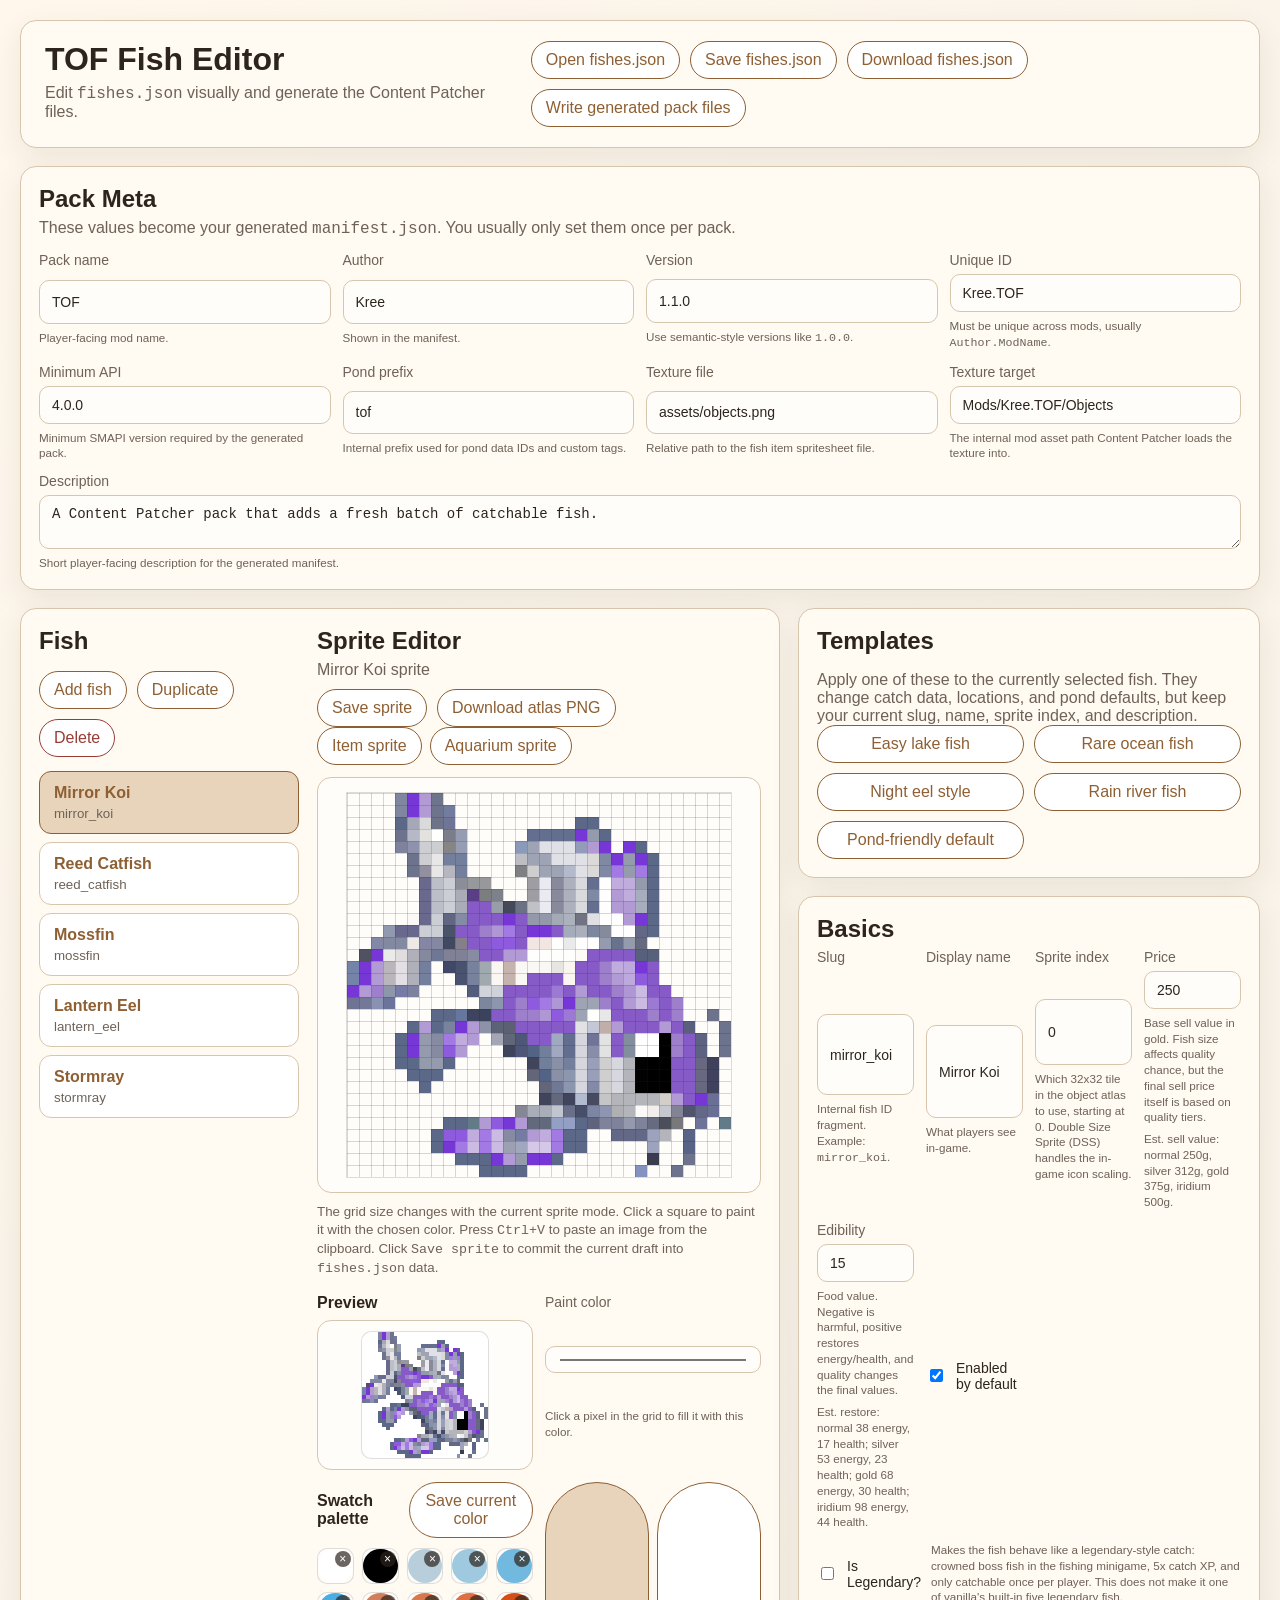
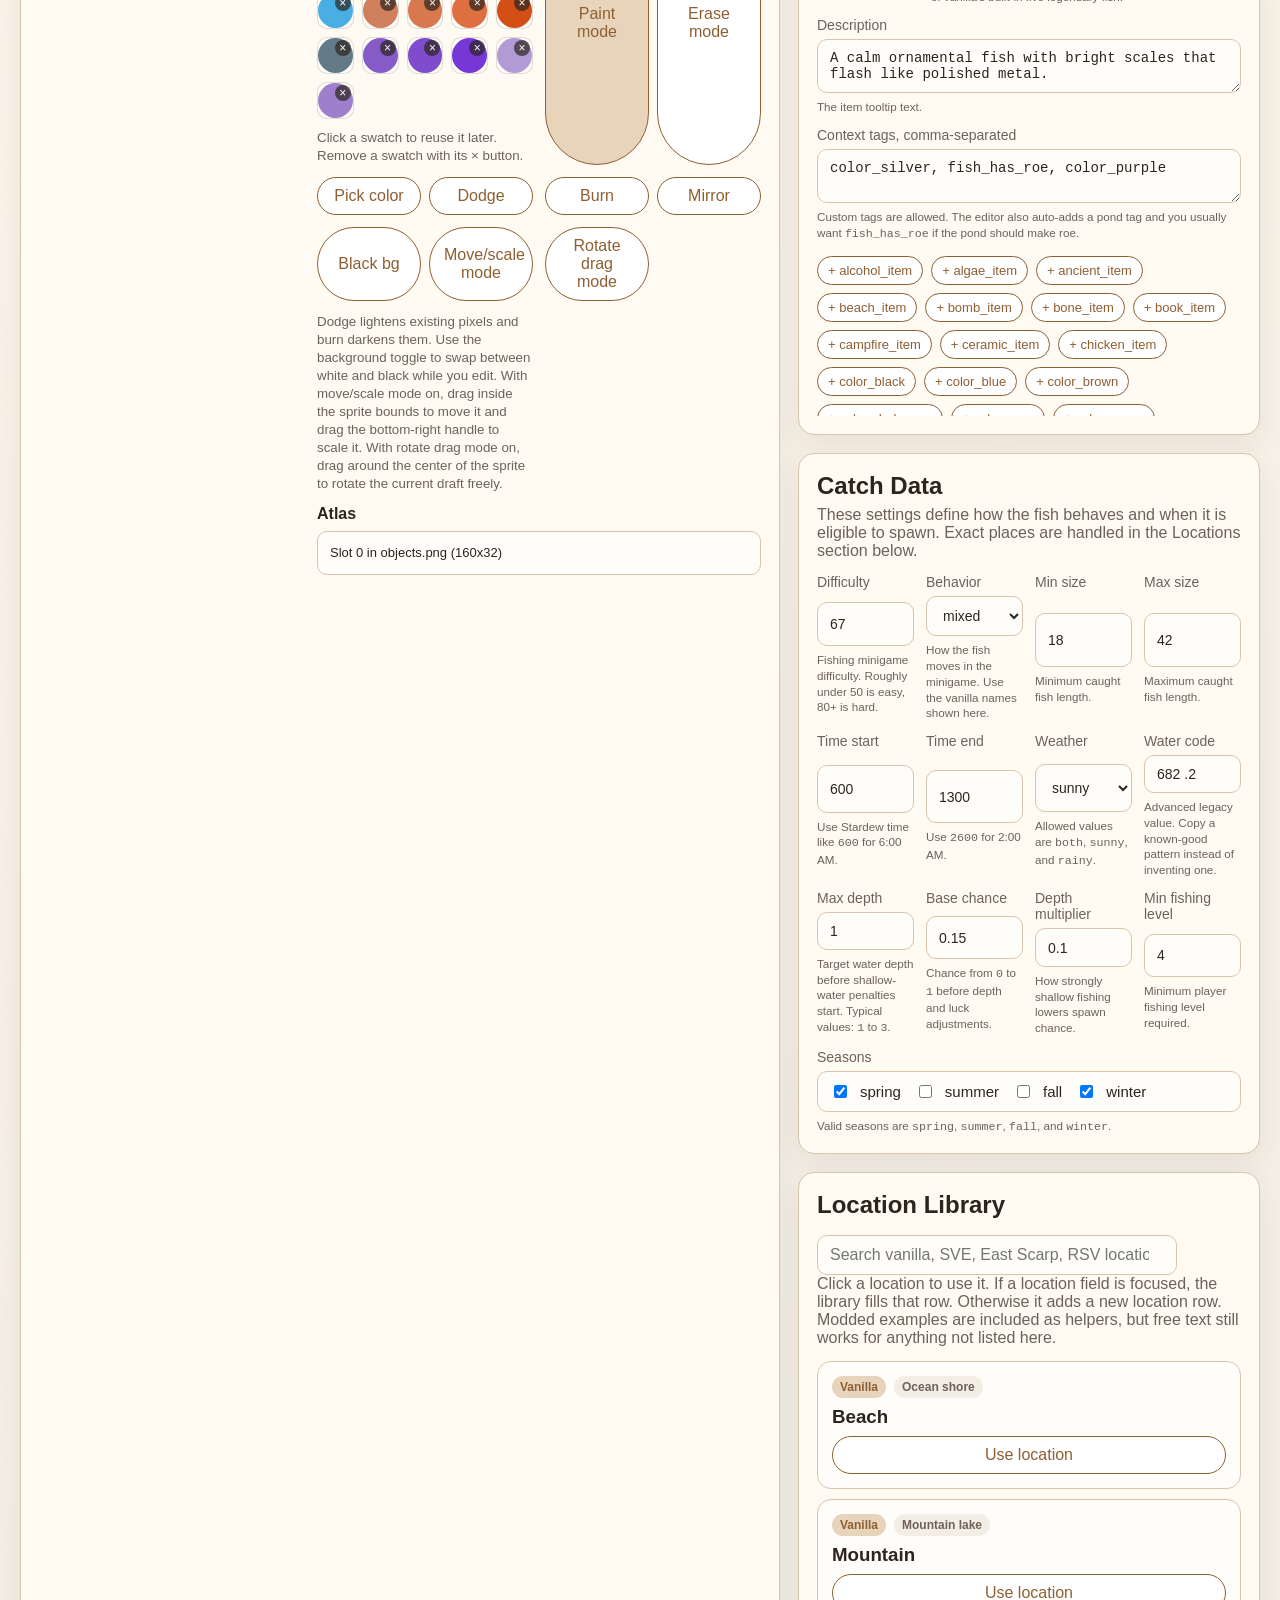
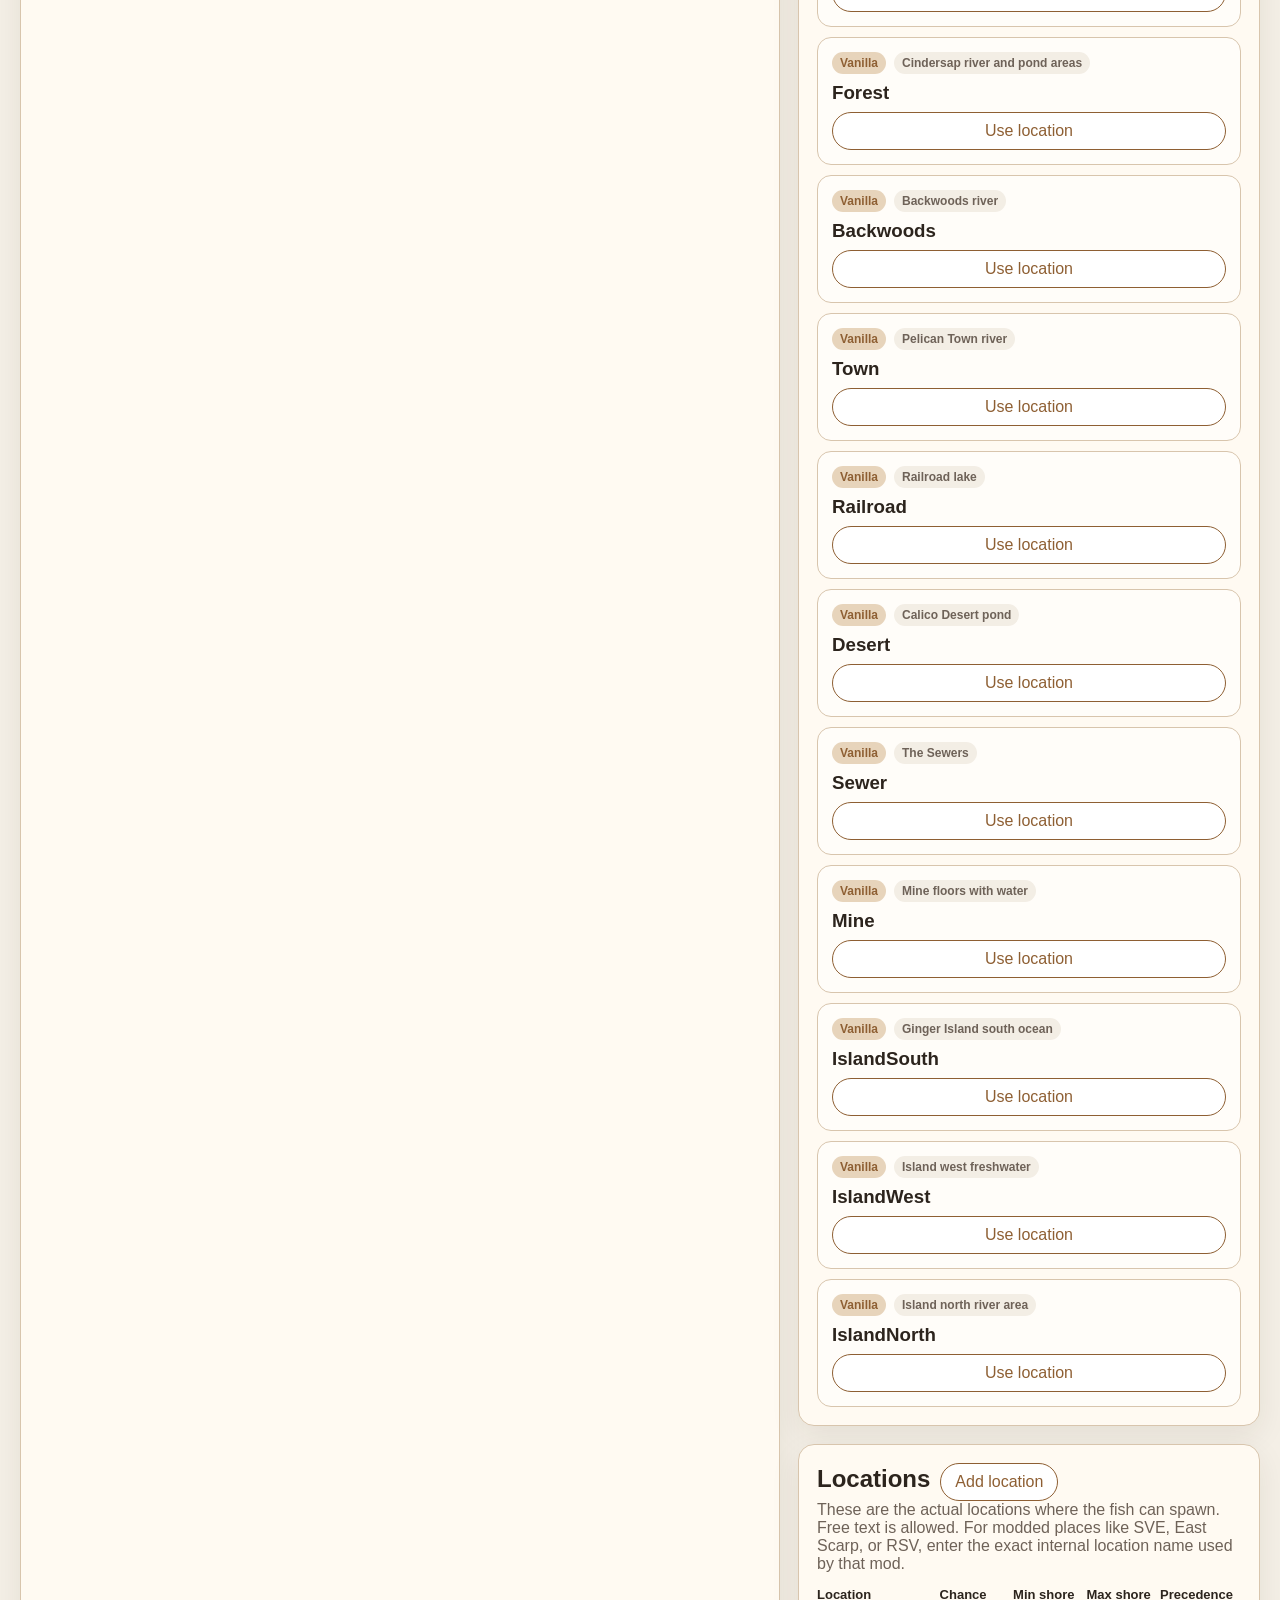
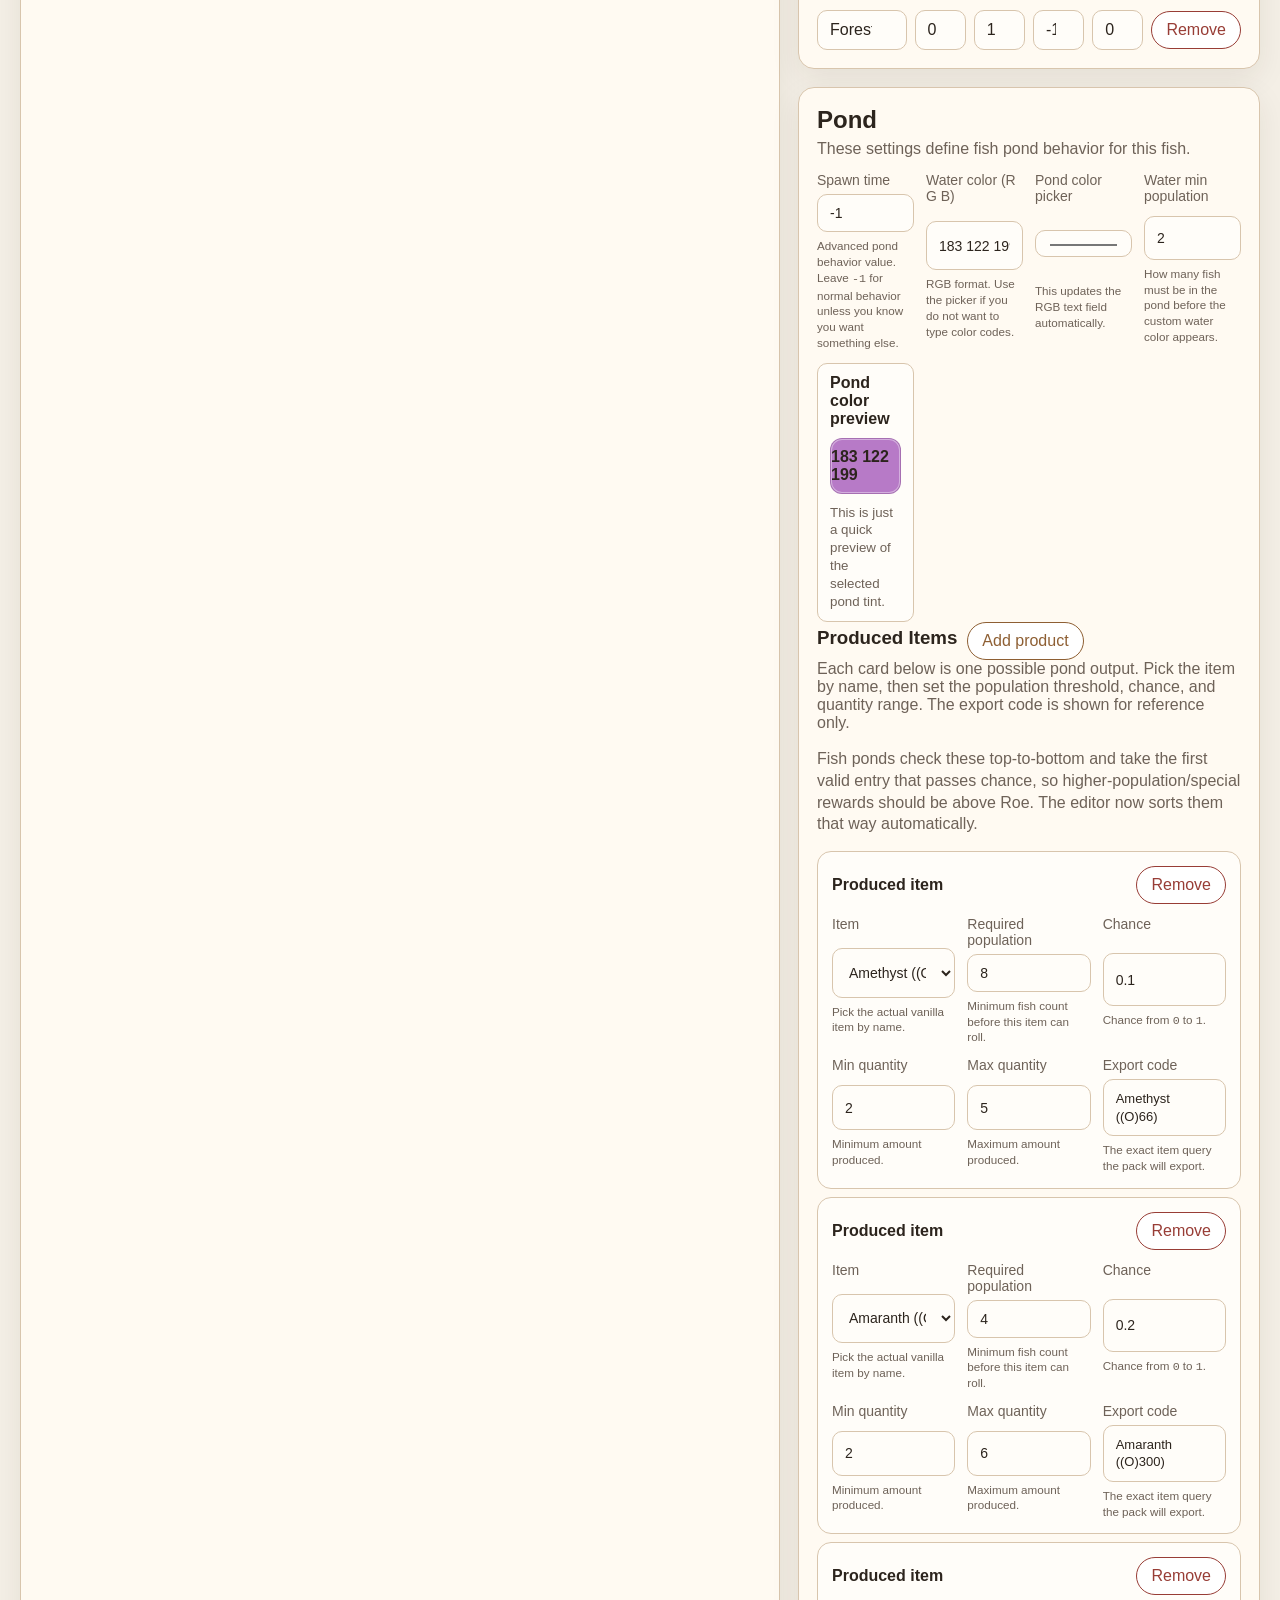
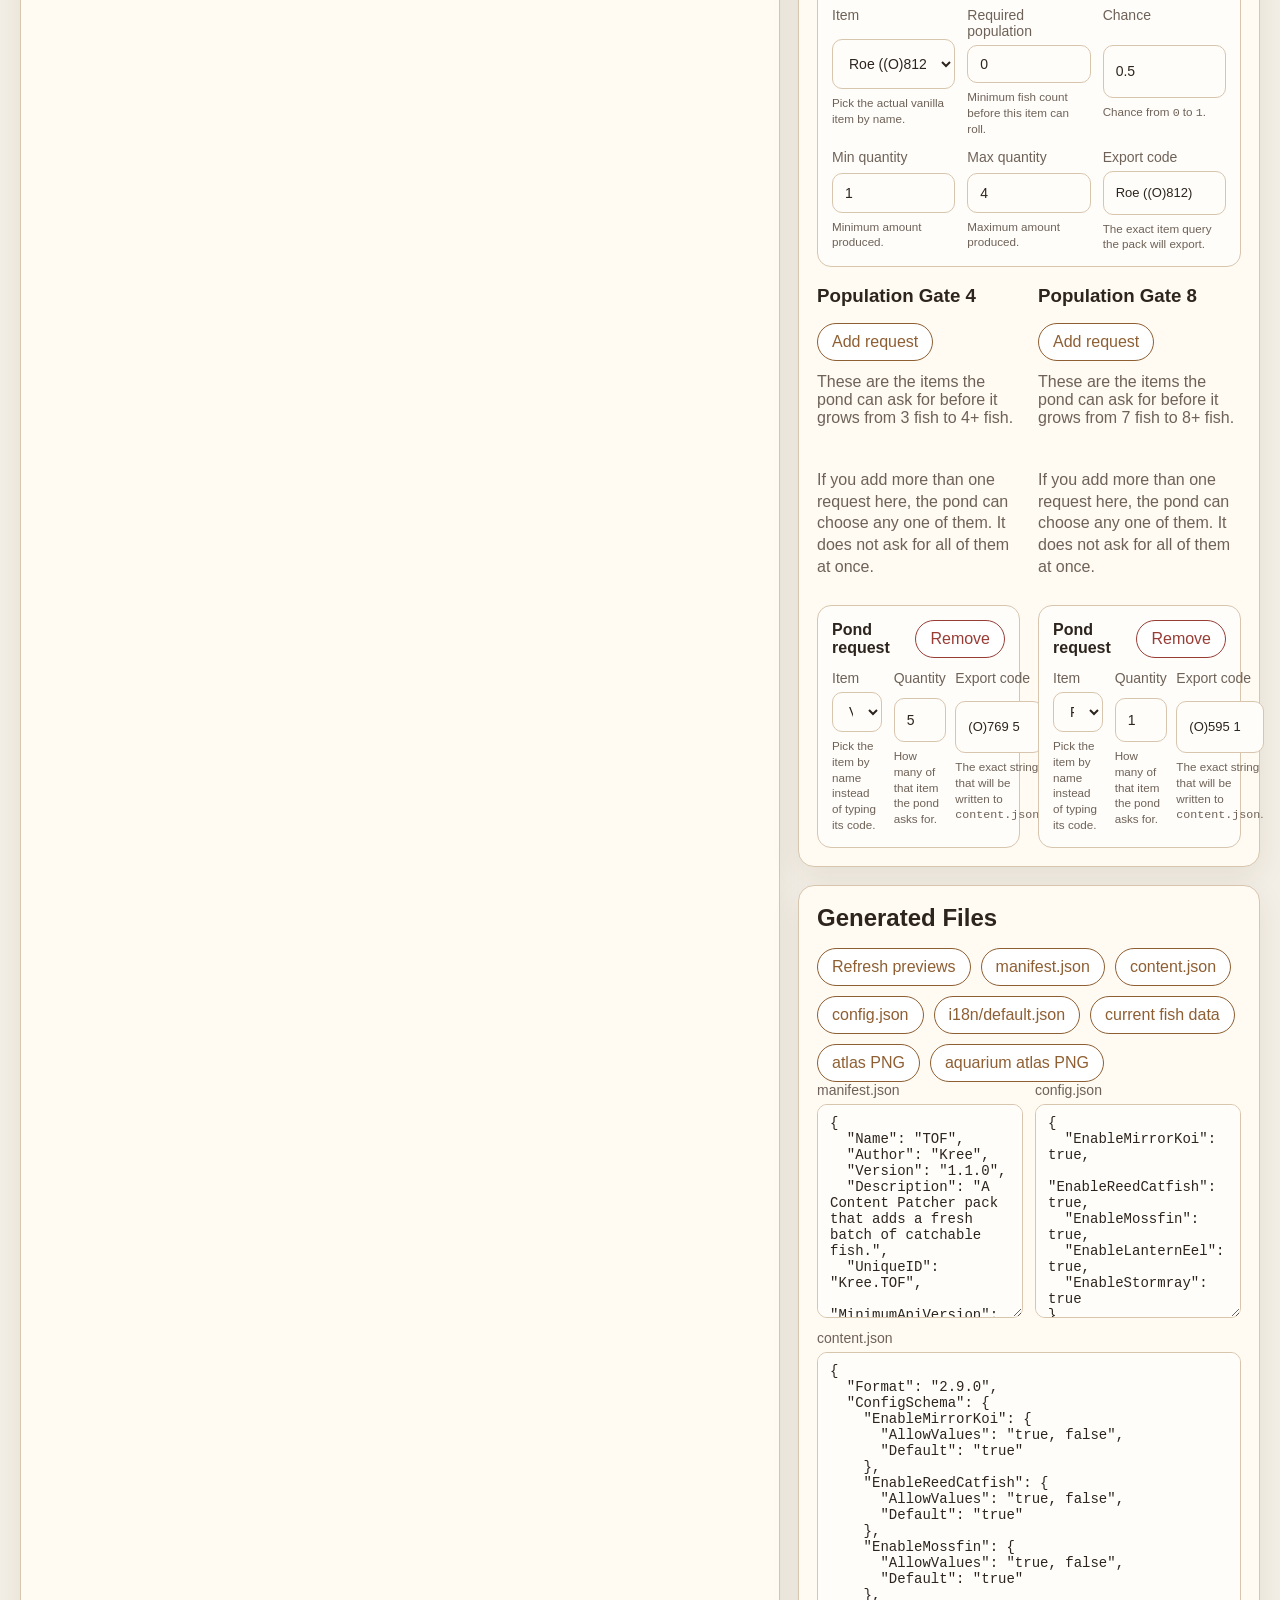
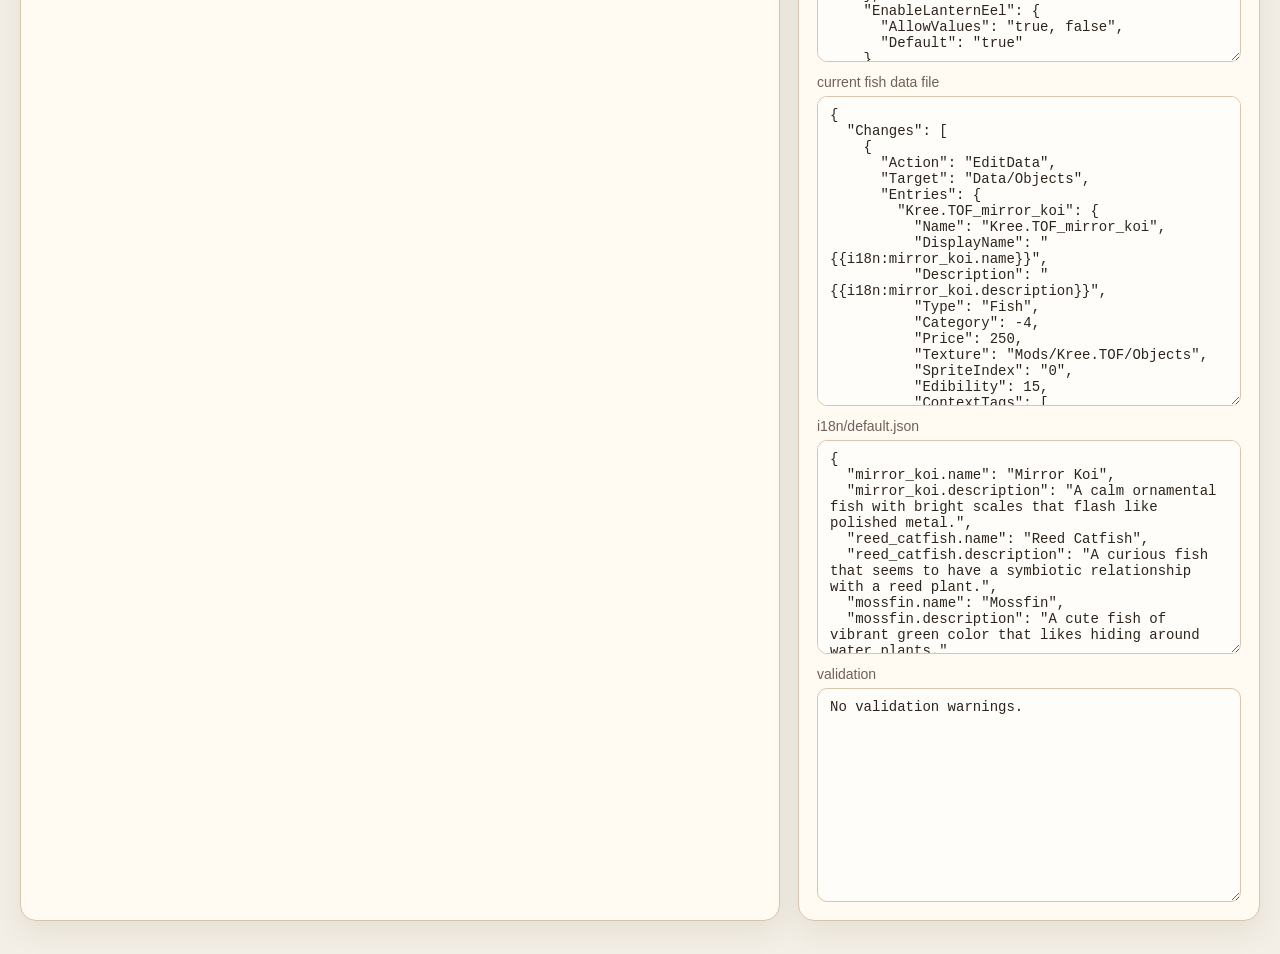
==== index.html @ 15430d09 "Add GitHub Pages fish editor" ====
<!DOCTYPE html>
<html lang="en">
<head>
  <meta charset="utf-8">
  <meta name="viewport" content="width=device-width, initial-scale=1">
  <title>TOF Fish Editor</title>
  <link rel="stylesheet" href="styles.css">
</head>
<body>
  <div class="shell">
    <header class="topbar">
      <div>
        <h1>TOF Fish Editor</h1>
        <p>Edit <code>fishes.json</code> visually and generate the Content Patcher files.</p>
      </div>
      <div class="toolbar">
        <button id="open-source">Open fishes.json</button>
        <button id="save-source">Save fishes.json</button>
        <button id="download-source">Download fishes.json</button>
        <button id="write-pack">Write generated pack files</button>
      </div>
    </header>

    <section class="meta card">
      <h2>Pack Meta</h2>
      <p class="section-copy">These values become your generated <code>manifest.json</code>. You usually only set them once per pack.</p>
      <div class="grid meta-grid">
        <label>Pack name<input id="packName" type="text"><small class="hint">Player-facing mod name.</small></label>
        <label>Author<input id="author" type="text"><small class="hint">Shown in the manifest.</small></label>
        <label>Version<input id="version" type="text"><small class="hint">Use semantic-style versions like <code>1.0.0</code>.</small></label>
        <label>Unique ID<input id="uniqueId" type="text"><small class="hint">Must be unique across mods, usually <code>Author.ModName</code>.</small></label>
        <label>Minimum API<input id="minimumApiVersion" type="text"><small class="hint">Minimum SMAPI version required by the generated pack.</small></label>
        <label>Pond prefix<input id="pondPrefix" type="text"><small class="hint">Internal prefix used for pond data IDs and custom tags.</small></label>
        <label>Texture file<input id="objectsTextureFile" type="text"><small class="hint">Relative path to the fish item spritesheet file.</small></label>
        <label>Texture target<input id="objectsTextureTarget" type="text"><small class="hint">The internal mod asset path Content Patcher loads the texture into.</small></label>
        <label class="wide">Description<textarea id="description" rows="2"></textarea><small class="hint">Short player-facing description for the generated manifest.</small></label>
      </div>
    </section>

    <div class="main">
      <aside class="sidebar card">
        <div class="sidebar-layout">
          <section class="sidebar-column">
            <div class="sidebar-head">
              <h2>Fish</h2>
              <div class="stack">
                <button id="add-fish">Add fish</button>
                <button id="duplicate-fish">Duplicate</button>
                <button id="delete-fish" class="danger">Delete</button>
              </div>
            </div>
            <div id="fish-list" class="fish-list"></div>
          </section>

          <section class="sprite-panel">
            <div class="section-head">
              <div>
                <h2>Sprite Editor</h2>
                <p id="spriteEditorLabel" class="section-copy">Draw the selected fish sprite here.</p>
              </div>
              <div class="stack">
                <button id="save-sprite">Save sprite</button>
                <button id="download-atlas">Download atlas PNG</button>
              </div>
            </div>
              <div class="sprite-mode-row">
                <button id="spriteEditItem" class="active" type="button">Item sprite</button>
                <button id="spriteEditAquarium" type="button">Aquarium sprite</button>
              </div>
              <div class="sprite-layout">
                <div class="sprite-stage">
                  <div class="sprite-frame">
                    <div id="spriteEditorGrid" class="sprite-grid" aria-label="Fish sprite editor" tabindex="0">
                      <canvas id="spriteEditorCanvas" width="384" height="384" aria-label="Fish sprite editor canvas"></canvas>
                    </div>
                  </div>
                  <small class="hint">The grid size changes with the current sprite mode. Click a square to paint it with the chosen color. Press <code>Ctrl+V</code> to paste an image from the clipboard. Click <code>Save sprite</code> to commit the current draft into <code>fishes.json</code> data.</small>
                </div>
                <div class="sprite-tools">
                  <div class="sprite-preview-card">
                    <strong>Preview</strong>
                    <div class="sprite-preview-frame">
                      <canvas id="spritePreviewCanvas" width="32" height="32" aria-label="Fish sprite preview"></canvas>
                    </div>
                  </div>
                  <label>Paint color
                    <input id="spriteColor" type="color" value="#6f92b8">
                    <small class="hint">Click a pixel in the grid to fill it with this color.</small>
                  </label>
                  <div class="sprite-palette-card">
                    <div class="product-card-head">
                      <strong>Swatch palette</strong>
                      <button id="save-swatch" type="button">Save current color</button>
                    </div>
                    <div id="spritePalette" class="sprite-palette"></div>
                    <small class="hint">Click a swatch to reuse it later. Remove a swatch with its × button.</small>
                  </div>
                  <div class="sprite-tool-row simple">
                    <button id="spritePaintTool" class="active" type="button">Paint mode</button>
                    <button id="spriteEraseTool" type="button">Erase mode</button>
                  </div>
                  <div class="sprite-tool-row simple">
                    <button id="spritePickColorTool" type="button">Pick color</button>
                    <button id="spriteDodgeTool" type="button">Dodge</button>
                  </div>
                  <div class="sprite-tool-row simple">
                    <button id="spriteBurnTool" type="button">Burn</button>
                    <button id="mirrorSprite" type="button">Mirror</button>
                  </div>
                  <div class="sprite-tool-row simple">
                    <button id="spriteBackgroundToggle" type="button">Black bg</button>
                    <button id="spriteTransformMoveScale" type="button">Move/scale mode</button>
                  </div>
                  <div class="sprite-tool-row simple">
                    <button id="spriteTransformRotate" type="button">Rotate drag mode</button>
                  </div>
                  <small class="hint">Dodge lightens existing pixels and burn darkens them. Use the background toggle to swap between white and black while you edit. With move/scale mode on, drag inside the sprite bounds to move it and drag the bottom-right handle to scale it. With rotate drag mode on, drag around the center of the sprite to rotate the current draft freely.</small>
                  <div id="aquariumControls" class="aquarium-controls hidden">
                    <div class="aquarium-card">
                      <div class="section-head compact">
                        <strong>Aquarium setup</strong>
                        <label class="checkbox aquarium-inline-toggle"><input id="aquariumEnabled" type="checkbox"> Enable</label>
                      </div>
                      <div id="aquariumStatus" class="item-name"></div>
                      <label>Aquarium movement type
                        <select id="aquariumType">
                          <option value="fish">fish</option>
                          <option value="eel">eel</option>
                          <option value="float">float</option>
                          <option value="ground">ground</option>
                          <option value="static">static</option>
                          <option value="crawl">crawl</option>
                          <option value="front_crawl">front_crawl</option>
                          <option value="cephalopod">cephalopod</option>
                        </select>
                        <small id="aquariumTypeHint" class="hint">This is the raw aquarium movement type written to <code>Data/AquariumFish</code>.</small>
                      </label>
                    </div>
                    <div class="aquarium-card">
                      <div class="section-head compact">
                        <strong>Aquarium frames</strong>
                        <div class="stack">
                          <button id="addAquariumFrame" type="button">Add frame</button>
                          <button id="duplicateAquariumFrame" type="button">Duplicate frame</button>
                          <button id="removeAquariumFrame" type="button" class="danger">Remove frame</button>
                        </div>
                      </div>
                      <small class="hint">Each frame here is a local frame index like <code>0</code>, <code>1</code>, <code>2</code>. The selected frame is what you are editing on the grid.</small>
                      <div id="aquariumFrameList" class="aquarium-frame-list"></div>
                    </div>
                    <div class="aquarium-card">
                      <div class="section-head compact">
                        <strong>Animation mapping</strong>
                        <button id="autoFillAquariumMapping" type="button">Auto-fill mapping</button>
                      </div>
                      <small id="aquariumFieldGuide" class="hint">These fields are the raw <code>Data/AquariumFish</code> parts after the movement type. Use local frame numbers only. The editor converts them to exported atlas indexes for you.</small>
                      <div class="aquarium-field-grid">
                        <label>Field 3
                          <input id="aquariumField3" type="text" placeholder="0">
                          <small class="hint">Usually a single local frame or short frame set.</small>
                        </label>
                        <label>Field 4
                          <input id="aquariumField4" type="text" placeholder="0 1 1">
                          <small class="hint">Space-separated local frame numbers.</small>
                        </label>
                        <label>Field 5
                          <input id="aquariumField5" type="text" placeholder="2 2 3 3">
                          <small class="hint">Leave blank if this type does not use it.</small>
                        </label>
                        <label>Field 6
                          <input id="aquariumField6" type="text" placeholder="4 5">
                          <small class="hint">Leave blank if this type does not use it.</small>
                        </label>
                      </div>
                    </div>
                    <div class="aquarium-card">
                      <strong>Aquarium export preview</strong>
                      <div id="aquariumEntryPreview" class="item-name"></div>
                      <small class="hint">Aquarium frames are edited as <code>24x24</code> sprites and exported onto <code>24x48</code> aquarium sheet slots indexed through <code>Data/AquariumFish</code>. Older TOF aquarium drafts made at <code>32x32</code> are downscaled on load.</small>
                    </div>
                  </div>
                  <div class="sprite-meta">
                    <strong>Atlas</strong>
                    <div id="spriteAtlasMeta" class="item-name"></div>
                  </div>
                </div>
              </div>
            </section>
        </div>
      </aside>

      <main class="editor">
        <section class="card">
          <div class="section-head">
            <h2>Templates</h2>
            <span class="section-copy">Apply one of these to the currently selected fish. They change catch data, locations, and pond defaults, but keep your current slug, name, sprite index, and description.</span>
          </div>
          <div class="preset-grid">
            <button type="button" class="preset-button" data-preset="easyLake">Easy lake fish</button>
            <button type="button" class="preset-button" data-preset="rareOcean">Rare ocean fish</button>
            <button type="button" class="preset-button" data-preset="nightEel">Night eel style</button>
            <button type="button" class="preset-button" data-preset="rainRiver">Rain river fish</button>
            <button type="button" class="preset-button" data-preset="pondFriendly">Pond-friendly default</button>
          </div>
        </section>

        <section class="card">
          <h2>Basics</h2>
          <div class="grid">
            <label>Slug<input id="slug" type="text"><small class="hint">Internal fish ID fragment. Example: <code>mirror_koi</code>.</small></label>
            <label>Display name<input id="displayName" type="text"><small class="hint">What players see in-game.</small></label>
            <label>Sprite index<input id="spriteIndex" type="number"><small class="hint">Which 32x32 tile in the object atlas to use, starting at 0. Double Size Sprite (DSS) handles the in-game icon scaling.</small></label>
            <label>Price<input id="price" type="number"><small class="hint">Base sell value in gold. Fish size affects quality chance, but the final sell price itself is based on quality tiers.</small><small id="priceEstimate" class="hint">Est. sell value: normal 0g, silver 0g, gold 0g, iridium 0g.</small></label>
            <label>Edibility<input id="edibility" type="number"><small class="hint">Food value. Negative is harmful, positive restores energy/health, and quality changes the final values.</small><small id="edibilityEstimate" class="hint">Est. restore: normal 0 energy, 0 health; silver 0 energy, 0 health; gold 0 energy, 0 health; iridium 0 energy, 0 health.</small></label>
            <label class="checkbox"><input id="enabledByDefault" type="checkbox"> Enabled by default</label>
            <label class="checkbox wide"><input id="isLegendary" type="checkbox"> Is Legendary?<small class="hint">Makes the fish behave like a legendary-style catch: crowned boss fish in the fishing minigame, 5x catch XP, and only catchable once per player. This does not make it one of vanilla's built-in five legendary fish.</small></label>
            <label class="wide">Description<textarea id="fishDescription" rows="2"></textarea><small class="hint">The item tooltip text.</small></label>
            <label class="wide">Context tags, comma-separated<textarea id="contextTags" rows="2"></textarea><small class="hint">Custom tags are allowed. The editor also auto-adds a pond tag and you usually want <code>fish_has_roe</code> if the pond should make roe.</small>
              <div id="contextTagButtons" class="tag-button-row"></div>
            </label>
          </div>
        </section>

        <section class="card">
          <h2>Catch Data</h2>
          <p class="section-copy">These settings define how the fish behaves and when it is eligible to spawn. Exact places are handled in the Locations section below.</p>
          <div class="grid">
            <label>Difficulty<input id="difficulty" type="number"><small class="hint">Fishing minigame difficulty. Roughly under 50 is easy, 80+ is hard.</small></label>
            <label>Behavior
              <select id="behavior">
                <option value="mixed">mixed</option>
                <option value="sinker">sinker</option>
                <option value="smooth">smooth</option>
                <option value="dart">dart</option>
                <option value="floater">floater</option>
              </select>
              <small class="hint">How the fish moves in the minigame. Use the vanilla names shown here.</small>
            </label>
            <label>Min size<input id="minSize" type="number"><small class="hint">Minimum caught fish length.</small></label>
            <label>Max size<input id="maxSize" type="number"><small class="hint">Maximum caught fish length.</small></label>
            <label>Time start<input id="timeStart" type="number" placeholder="600"><small class="hint">Use Stardew time like <code>600</code> for 6:00 AM.</small></label>
            <label>Time end<input id="timeEnd" type="number" placeholder="2600"><small class="hint">Use <code>2600</code> for 2:00 AM.</small></label>
            <label>Weather
              <select id="weather">
                <option value="both">both</option>
                <option value="sunny">sunny</option>
                <option value="rainy">rainy</option>
              </select>
              <small class="hint">Allowed values are <code>both</code>, <code>sunny</code>, and <code>rainy</code>.</small>
            </label>
            <label>Water code<input id="waterCode" type="text"><small class="hint">Advanced legacy value. Copy a known-good pattern instead of inventing one.</small></label>
            <label>Max depth<input id="maxDepth" type="number"><small class="hint">Target water depth before shallow-water penalties start. Typical values: <code>1</code> to <code>3</code>.</small></label>
            <label>Base chance<input id="baseChance" type="number" step="0.01"><small class="hint">Chance from <code>0</code> to <code>1</code> before depth and luck adjustments.</small></label>
            <label>Depth multiplier<input id="depthMultiplier" type="number" step="0.01"><small class="hint">How strongly shallow fishing lowers spawn chance.</small></label>
            <label>Min fishing level<input id="minFishingLevel" type="number"><small class="hint">Minimum player fishing level required.</small></label>
            <label class="wide">Seasons
              <div id="seasonsGroup" class="season-group">
                <label class="checkbox small"><input data-season="spring" type="checkbox"> spring</label>
                <label class="checkbox small"><input data-season="summer" type="checkbox"> summer</label>
                <label class="checkbox small"><input data-season="fall" type="checkbox"> fall</label>
                <label class="checkbox small"><input data-season="winter" type="checkbox"> winter</label>
              </div>
              <small class="hint">Valid seasons are <code>spring</code>, <code>summer</code>, <code>fall</code>, and <code>winter</code>.</small>
            </label>
          </div>
        </section>

        <section class="card">
          <div class="section-head">
            <h2>Location Library</h2>
            <input id="locationLibrarySearch" class="library-search" type="search" placeholder="Search vanilla, SVE, East Scarp, RSV locations">
          </div>
          <p class="section-copy">Click a location to use it. If a location field is focused, the library fills that row. Otherwise it adds a new location row. Modded examples are included as helpers, but free text still works for anything not listed here.</p>
          <div id="locationLibraryList" class="library-list"></div>
        </section>

        <section class="card">
          <div class="section-head">
            <h2>Locations</h2>
            <button id="add-location">Add location</button>
          </div>
          <p class="section-copy">These are the actual locations where the fish can spawn. Free text is allowed. For modded places like SVE, East Scarp, or RSV, enter the exact internal location name used by that mod.</p>
          <div class="table table-header">
            <div class="row location-row header-row">
              <strong>Location</strong>
              <strong>Chance</strong>
              <strong>Min shore</strong>
              <strong>Max shore</strong>
              <strong>Precedence</strong>
              <strong></strong>
            </div>
          </div>
          <div id="locations-table" class="table"></div>
        </section>

        <section class="card">
          <h2>Pond</h2>
          <p class="section-copy">These settings define fish pond behavior for this fish.</p>
          <div class="grid">
            <label>Spawn time<input id="pondSpawnTime" type="number"><small class="hint">Advanced pond behavior value. Leave <code>-1</code> for normal behavior unless you know you want something else.</small></label>
            <label>Water color (R G B)<input id="pondWaterColor" type="text" placeholder="200 225 235" oninput="const parts=this.value.trim().split(/[,\s]+/).map(v=>Math.max(0,Math.min(255,parseInt(v||'0',10)||0))); const rgb=(parts.length>=3?[parts[0],parts[1],parts[2]]:[200,225,235]).join(' '); const hex='#'+(parts.length>=3?[parts[0],parts[1],parts[2]]:[200,225,235]).map(v=>v.toString(16).padStart(2,'0')).join(''); const picker=document.getElementById('pondWaterColorPicker'); const preview=document.getElementById('pondWaterColorPreview'); this.value=rgb; if(picker) picker.value=hex; if(preview){preview.style.background=hex; preview.style.backgroundColor=hex; preview.textContent=rgb;} window.tofSetPondColor&&window.tofSetPondColor(rgb,hex);" onchange="const parts=this.value.trim().split(/[,\s]+/).map(v=>Math.max(0,Math.min(255,parseInt(v||'0',10)||0))); const rgb=(parts.length>=3?[parts[0],parts[1],parts[2]]:[200,225,235]).join(' '); const hex='#'+(parts.length>=3?[parts[0],parts[1],parts[2]]:[200,225,235]).map(v=>v.toString(16).padStart(2,'0')).join(''); const picker=document.getElementById('pondWaterColorPicker'); const preview=document.getElementById('pondWaterColorPreview'); this.value=rgb; if(picker) picker.value=hex; if(preview){preview.style.background=hex; preview.style.backgroundColor=hex; preview.textContent=rgb;} window.tofSetPondColor&&window.tofSetPondColor(rgb,hex);"><small class="hint">RGB format. Use the picker if you do not want to type color codes.</small></label>
            <label>Pond color picker<input id="pondWaterColorPicker" type="color" oninput="const hex=this.value.replace('#',''); const rgb=[parseInt(hex.slice(0,2),16)||0,parseInt(hex.slice(2,4),16)||0,parseInt(hex.slice(4,6),16)||0].join(' '); const field=document.getElementById('pondWaterColor'); const preview=document.getElementById('pondWaterColorPreview'); if(field) field.value=rgb; if(preview){preview.style.background=this.value; preview.style.backgroundColor=this.value; preview.textContent=rgb;} window.tofSetPondColor&&window.tofSetPondColor(rgb,this.value);" onchange="const hex=this.value.replace('#',''); const rgb=[parseInt(hex.slice(0,2),16)||0,parseInt(hex.slice(2,4),16)||0,parseInt(hex.slice(4,6),16)||0].join(' '); const field=document.getElementById('pondWaterColor'); const preview=document.getElementById('pondWaterColorPreview'); if(field) field.value=rgb; if(preview){preview.style.background=this.value; preview.style.backgroundColor=this.value; preview.textContent=rgb;} window.tofSetPondColor&&window.tofSetPondColor(rgb,this.value);"><small class="hint">This updates the RGB text field automatically.</small></label>
            <label>Water min population<input id="pondWaterMinPopulation" type="number"><small class="hint">How many fish must be in the pond before the custom water color appears.</small></label>
            <div class="color-preview-card">
              <strong>Pond color preview</strong>
              <div id="pondWaterColorPreview" class="color-preview-swatch"></div>
              <small class="hint">This is just a quick preview of the selected pond tint.</small>
            </div>
          </div>
          <div class="section-head">
            <h3>Produced Items</h3>
            <button id="add-product">Add product</button>
          </div>
          <p class="section-copy">Each card below is one possible pond output. Pick the item by name, then set the population threshold, chance, and quantity range. The export code is shown for reference only.</p>
          <p class="hint">Fish ponds check these top-to-bottom and take the first valid entry that passes chance, so higher-population/special rewards should be above Roe. The editor now sorts them that way automatically.</p>
          <div id="products-table" class="table"></div>
          <div class="gate-sections">
            <section class="gate-section">
              <div class="section-head">
                <h3>Population Gate 4</h3>
                <button id="add-gate4">Add request</button>
              </div>
              <p class="section-copy">These are the items the pond can ask for before it grows from 3 fish to 4+ fish.</p>
              <p class="hint">If you add more than one request here, the pond can choose any one of them. It does not ask for all of them at once.</p>
              <div id="gate4Table" class="table"></div>
            </section>
            <section class="gate-section">
              <div class="section-head">
                <h3>Population Gate 8</h3>
                <button id="add-gate8">Add request</button>
              </div>
              <p class="section-copy">These are the items the pond can ask for before it grows from 7 fish to 8+ fish.</p>
              <p class="hint">If you add more than one request here, the pond can choose any one of them. It does not ask for all of them at once.</p>
              <div id="gate8Table" class="table"></div>
            </section>
          </div>
        </section>

        <section class="card outputs">
          <div class="section-head">
            <h2>Generated Files</h2>
              <div class="stack">
                <button id="refresh-output">Refresh previews</button>
                <button id="download-manifest">manifest.json</button>
                <button id="download-content">content.json</button>
                <button id="download-config">config.json</button>
                <button id="download-i18n">i18n/default.json</button>
                <button id="download-current-fish-data">current fish data</button>
                <button id="download-atlas-output">atlas PNG</button>
                <button id="download-aquarium-atlas-output">aquarium atlas PNG</button>
              </div>
            </div>
            <div class="output-grid">
              <label>manifest.json<textarea id="manifestPreview" readonly rows="12"></textarea></label>
              <label>config.json<textarea id="configPreview" readonly rows="12"></textarea></label>
              <label class="wide">content.json<textarea id="contentPreview" readonly rows="18"></textarea></label>
              <label class="wide">current fish data file<textarea id="dataPreview" readonly rows="18"></textarea></label>
              <label class="wide">i18n/default.json<textarea id="i18nPreview" readonly rows="12"></textarea></label>
              <label class="wide">validation<textarea id="validationPreview" readonly rows="12"></textarea></label>
            </div>
          </section>
      </main>
    </div>
  </div>

  <template id="location-row-template">
    <div class="row location-row">
      <input data-field="location" type="text" list="location-suggestions" placeholder="Location">
      <input data-field="chance" type="number" step="0.01" placeholder="Chance">
      <input data-field="minDistanceFromShore" type="number" placeholder="Min shore">
      <input data-field="maxDistanceFromShore" type="number" placeholder="Max shore">
      <input data-field="precedence" type="number" placeholder="Precedence">
      <button data-action="remove" class="danger">Remove</button>
    </div>
  </template>

  <template id="product-row-template">
    <article class="product-card">
      <div class="product-card-head">
        <strong>Produced item</strong>
        <button data-action="remove" class="danger">Remove</button>
      </div>
      <div class="product-card-grid">
        <label>Item
          <select data-field="itemId"></select>
          <small class="hint">Pick the actual vanilla item by name.</small>
        </label>
        <label>Required population
          <input data-field="requiredPopulation" type="number" placeholder="0">
          <small class="hint">Minimum fish count before this item can roll.</small>
        </label>
        <label>Chance
          <input data-field="chance" type="number" step="0.01" placeholder="0.50">
          <small class="hint">Chance from <code>0</code> to <code>1</code>.</small>
        </label>
        <label>Min quantity
          <input data-field="minQuantity" type="number" placeholder="1">
          <small class="hint">Minimum amount produced.</small>
        </label>
        <label>Max quantity
          <input data-field="maxQuantity" type="number" placeholder="1">
          <small class="hint">Maximum amount produced.</small>
        </label>
        <label>Export code
          <div data-field="itemName" class="item-name"></div>
          <small class="hint">The exact item query the pack will export.</small>
        </label>
      </div>
    </article>
  </template>

  <template id="gate-row-template">
    <article class="gate-card">
      <div class="gate-card-head">
        <strong>Pond request</strong>
        <button data-action="remove" class="danger">Remove</button>
      </div>
      <div class="gate-card-grid">
        <label>Item
          <select data-field="itemId"></select>
          <small class="hint">Pick the item by name instead of typing its code.</small>
        </label>
        <label>Quantity
          <input data-field="quantity" type="number" min="1" placeholder="1">
          <small class="hint">How many of that item the pond asks for.</small>
        </label>
        <label>Export code
          <div data-field="exportCode" class="item-name"></div>
          <small class="hint">The exact string that will be written to <code>content.json</code>.</small>
        </label>
      </div>
    </article>
  </template>

  <datalist id="location-suggestions">
    <option value="Beach"></option>
    <option value="Mountain"></option>
    <option value="Forest"></option>
    <option value="Backwoods"></option>
    <option value="Town"></option>
    <option value="Railroad"></option>
    <option value="Desert"></option>
    <option value="IslandSouth"></option>
    <option value="IslandWest"></option>
    <option value="IslandNorth"></option>
    <option value="Sewer"></option>
    <option value="Mine"></option>
  </datalist>

  <script src="vanilla-objects.js"></script>
  <script src="app.js"></script>
  </body>
  </html>
---- styles.css ----
:root {
  --bg: #f4efe6;
  --card: #fffaf2;
  --ink: #2c241d;
  --muted: #6e6258;
  --accent: #8e5f33;
  --accent-soft: #e7d4bb;
  --danger: #983d36;
  --line: #d8c5ad;
  --shadow: 0 10px 30px rgba(55, 34, 15, 0.08);
  --radius: 16px;
  --mono: "Cascadia Code", "Consolas", monospace;
  --sans: "Segoe UI", "Trebuchet MS", sans-serif;
}

* {
  box-sizing: border-box;
}

body {
  margin: 0;
  background:
    radial-gradient(circle at top left, #fff7ec 0, #f4efe6 35%),
    linear-gradient(180deg, #f8f2e8 0, #f0e7d8 100%);
  color: var(--ink);
  font-family: var(--sans);
}

button,
input,
textarea,
select {
  font: inherit;
}

.shell {
  max-width: 1800px;
  margin: 0 auto;
  padding: 20px;
}

.topbar,
.card {
  background: var(--card);
  border: 1px solid var(--line);
  border-radius: var(--radius);
  box-shadow: var(--shadow);
}

.topbar {
  display: flex;
  justify-content: space-between;
  gap: 20px;
  padding: 20px 24px;
  margin-bottom: 18px;
}

.topbar h1,
.card h2,
.card h3 {
  margin: 0 0 6px;
}

.topbar p {
  margin: 0;
  color: var(--muted);
}

.section-copy {
  margin: 0 0 14px;
  color: var(--muted);
}

.section-head .section-copy {
  margin: 0;
  flex: 1 1 320px;
}

.toolbar,
.stack,
.section-head,
.sidebar-head {
  display: flex;
  gap: 10px;
  align-items: center;
  flex-wrap: wrap;
}

.card {
  padding: 18px;
  margin-bottom: 18px;
}

.main {
  display: grid;
  grid-template-columns: minmax(620px, 760px) 1fr;
  gap: 18px;
}

.editor {
  min-width: 0;
}

.sidebar-layout {
  display: grid;
  grid-template-columns: minmax(220px, 260px) minmax(300px, 1fr);
  gap: 18px;
}

.sidebar-column,
.sprite-panel {
  min-width: 0;
}

.fish-list {
  display: grid;
  gap: 8px;
  margin-top: 14px;
}

.fish-item {
  width: 100%;
  text-align: left;
  background: #fff;
  border: 1px solid var(--line);
  border-radius: 12px;
  padding: 12px 14px;
  cursor: pointer;
}

.fish-item.active {
  background: var(--accent-soft);
  border-color: var(--accent);
}

.fish-item small {
  display: block;
  color: var(--muted);
  margin-top: 4px;
}

.grid {
  display: grid;
  gap: 12px;
  grid-template-columns: repeat(4, minmax(0, 1fr));
}

.wide {
  grid-column: 1 / -1;
}

label {
  display: grid;
  gap: 6px;
  color: var(--muted);
  font-size: 14px;
}

.hint {
  color: var(--muted);
  line-height: 1.35;
}

input,
textarea,
select {
  width: 100%;
  border: 1px solid var(--line);
  border-radius: 10px;
  padding: 10px 12px;
  background: #fffdf9;
  color: var(--ink);
}

textarea {
  font-family: var(--mono);
  resize: vertical;
}

button {
  border: 1px solid var(--accent);
  background: #fff;
  color: var(--accent);
  border-radius: 999px;
  padding: 9px 14px;
  cursor: pointer;
}

button:hover {
  background: #f8efe4;
}

button.danger {
  border-color: var(--danger);
  color: var(--danger);
}

.checkbox {
  display: flex;
  align-items: center;
  gap: 10px;
  color: var(--ink);
}

.checkbox input {
  width: auto;
}

.checkbox.small {
  font-size: 15px;
  color: var(--ink);
}

.table {
  display: grid;
  gap: 8px;
}

.row {
  display: grid;
  gap: 8px;
  align-items: center;
}

.location-row {
  grid-template-columns: 1.4fr repeat(4, 0.8fr) auto;
}

.table-header {
  margin-bottom: 8px;
}

.header-row {
  color: var(--ink);
  font-size: 13px;
}

.season-group {
  display: flex;
  gap: 14px;
  flex-wrap: wrap;
  padding: 10px 12px;
  border: 1px solid var(--line);
  border-radius: 10px;
  background: #fffdf9;
}

.output-grid {
  display: grid;
  gap: 12px;
  grid-template-columns: repeat(2, minmax(0, 1fr));
}

code {
  font-family: var(--mono);
}

.color-preview-card {
  display: grid;
  gap: 10px;
  align-content: start;
  padding: 10px 12px;
  border: 1px solid var(--line);
  border-radius: 10px;
  background: #fffdf9;
}

.color-preview-card strong {
  color: var(--ink);
}

.color-preview-swatch {
  width: 100%;
  min-height: 56px;
  border-radius: 12px;
  border: 1px solid rgba(44, 36, 29, 0.12);
  background: #c8e1eb;
  box-shadow: inset 0 0 0 1px rgba(255, 255, 255, 0.4);
  display: grid;
  place-items: center;
  color: var(--ink);
  font-weight: 600;
}

.preset-grid {
  display: grid;
  gap: 10px;
  grid-template-columns: repeat(auto-fit, minmax(180px, 1fr));
}

.preset-button {
  justify-content: center;
}

.library-search {
  max-width: 360px;
}

.library-list {
  display: grid;
  gap: 10px;
  grid-template-columns: repeat(auto-fit, minmax(240px, 1fr));
}

.library-item {
  display: grid;
  gap: 8px;
  padding: 14px;
  border: 1px solid var(--line);
  border-radius: 14px;
  background: #fffdf9;
}

.library-item h3,
.library-item p {
  margin: 0;
}

.library-meta {
  display: flex;
  gap: 8px;
  flex-wrap: wrap;
  align-items: center;
}

.pill {
  display: inline-flex;
  align-items: center;
  padding: 4px 8px;
  border-radius: 999px;
  background: var(--accent-soft);
  color: var(--accent);
  font-size: 12px;
  font-weight: 600;
}

.pill.note {
  background: #f3eee5;
  color: var(--muted);
}

.item-name {
  padding: 10px 12px;
  border: 1px solid var(--line);
  border-radius: 10px;
  background: #fffdf9;
  color: var(--ink);
  font-size: 13px;
  line-height: 1.35;
  min-height: 44px;
  display: grid;
  align-content: center;
}

.item-name.unknown {
  color: var(--muted);
}

.item-preview-list {
  display: grid;
  gap: 6px;
}

.item-preview-entry {
  padding: 8px 10px;
  border: 1px solid var(--line);
  border-radius: 10px;
  background: #fffdf9;
  color: var(--ink);
  font-size: 13px;
}

.item-preview-entry.unknown {
  color: var(--muted);
}

.product-card {
  display: grid;
  gap: 12px;
  padding: 14px;
  border: 1px solid var(--line);
  border-radius: 14px;
  background: #fffdf9;
}

.product-card-head {
  display: flex;
  align-items: center;
  justify-content: space-between;
  gap: 10px;
}

.product-card-head strong {
  color: var(--ink);
}

.product-card-grid {
  display: grid;
  gap: 12px;
  grid-template-columns: repeat(3, minmax(0, 1fr));
}

.gate-sections {
  display: grid;
  gap: 18px;
  grid-template-columns: repeat(2, minmax(0, 1fr));
  margin-top: 18px;
}

.gate-section {
  display: grid;
  gap: 12px;
}

.gate-card {
  display: grid;
  gap: 12px;
  padding: 14px;
  border: 1px solid var(--line);
  border-radius: 14px;
  background: #fffdf9;
}

.gate-card-head {
  display: flex;
  align-items: center;
  justify-content: space-between;
  gap: 10px;
}

.gate-card-head strong {
  color: var(--ink);
}

.gate-card-grid {
  display: grid;
  gap: 12px;
  grid-template-columns: repeat(3, minmax(0, 1fr));
}

.sprite-layout {
  display: grid;
  grid-template-columns: 1fr;
  gap: 16px;
  align-items: start;
}

.sprite-mode-row {
  display: flex;
  gap: 8px;
  margin-bottom: 12px;
  flex-wrap: wrap;
}

.sprite-stage {
  display: grid;
  gap: 10px;
}

.sprite-frame,
.sprite-preview-frame {
  display: grid;
  place-items: center;
  border: 1px solid var(--line);
  border-radius: 14px;
  background: #fffdf9;
}

.sprite-frame {
  padding: 14px;
}

.sprite-preview-frame {
  padding: 10px;
}

.sprite-grid {
  box-sizing: content-box;
  border: 1px solid rgba(44, 36, 29, 0.15);
  border-radius: 0;
  background: #fffdf9;
  cursor: crosshair;
  touch-action: none;
  user-select: none;
  position: relative;
}

#spriteEditorCanvas,
#spritePreviewCanvas {
  display: block;
  image-rendering: pixelated;
}

#spriteEditorCanvas {
  pointer-events: auto;
  cursor: crosshair;
}

#spritePreviewCanvas {
  border: 1px solid rgba(44, 36, 29, 0.15);
  border-radius: 10px;
  background: transparent;
}

.sprite-tools {
  display: grid;
  grid-template-columns: repeat(auto-fit, minmax(160px, 1fr));
  gap: 12px;
}

.sprite-preview-card,
.sprite-meta {
  display: grid;
  gap: 8px;
}

.sprite-meta,
.aquarium-controls {
  grid-column: 1 / -1;
}

.sprite-palette-card {
  display: grid;
  gap: 10px;
}

.sprite-palette {
  display: grid;
  grid-template-columns: repeat(auto-fill, minmax(32px, 1fr));
  gap: 8px;
}

.sprite-swatch {
  position: relative;
  width: 100%;
  aspect-ratio: 1;
  min-height: 32px;
  border: 1px solid rgba(44, 36, 29, 0.15);
  border-radius: 10px;
  overflow: hidden;
  background: #fffdf9;
}

.sprite-swatch-button {
  width: 100%;
  height: 100%;
  padding: 0;
  border: 0;
  background: transparent;
  cursor: pointer;
}

.sprite-swatch.active {
  outline: 2px solid var(--accent);
  outline-offset: 1px;
}

.sprite-swatch-remove {
  position: absolute;
  top: 2px;
  right: 2px;
  width: 16px;
  height: 16px;
  padding: 0;
  border: 0;
  border-radius: 999px;
  background: rgba(44, 36, 29, 0.7);
  color: #fff;
  font-size: 12px;
  line-height: 16px;
  cursor: pointer;
}

.sprite-palette-empty {
  padding: 10px 12px;
  border: 1px dashed var(--line);
  border-radius: 10px;
  color: var(--muted);
  font-size: 13px;
}

.sprite-tool-row {
  display: grid;
  gap: 8px;
  grid-template-columns: repeat(3, minmax(0, 1fr));
}

.sprite-tool-row.simple {
  grid-template-columns: repeat(2, minmax(0, 1fr));
}

.sprite-tool-row button.active {
  background: var(--accent-soft);
}

#spriteBackgroundToggle.active {
  border-color: #1c1f28;
  background: #1c1f28;
  color: #fffdf9;
}

.aquarium-controls {
  display: grid;
  gap: 12px;
}

.aquarium-controls.hidden {
  display: none;
}

.aquarium-card {
  display: grid;
  gap: 10px;
  padding: 12px;
  border: 1px solid var(--line);
  border-radius: 14px;
  background: #fffdf9;
}

.section-head.compact {
  justify-content: space-between;
}

.aquarium-inline-toggle {
  justify-self: end;
}

.aquarium-frame-list {
  display: grid;
  grid-template-columns: repeat(auto-fit, minmax(110px, 1fr));
  gap: 10px;
}

.aquarium-frame-button {
  display: grid;
  gap: 8px;
  justify-items: center;
  align-content: start;
  min-height: 116px;
  border-radius: 14px;
  padding: 10px;
}

.aquarium-frame-button.active {
  background: var(--accent-soft);
}

.aquarium-frame-thumb {
  display: block;
  image-rendering: pixelated;
  background: #fff;
  border: 1px solid rgba(44, 36, 29, 0.15);
  border-radius: 8px;
}

.aquarium-frame-meta {
  display: grid;
  gap: 4px;
  justify-items: center;
  text-align: center;
  line-height: 1.2;
}

.aquarium-frame-meta small {
  color: var(--muted);
}

.aquarium-field-grid {
  display: grid;
  gap: 12px;
  grid-template-columns: repeat(2, minmax(0, 1fr));
}

.tag-button-row {
  display: flex;
  flex-wrap: wrap;
  gap: 8px;
  margin-top: 8px;
  max-height: 160px;
  overflow: auto;
  align-content: flex-start;
}

.tag-button {
  padding: 6px 10px;
  border-radius: 999px;
  font-size: 13px;
}

@media (max-width: 1200px) {
  .main {
    grid-template-columns: 1fr;
  }

  .grid,
  .output-grid {
    grid-template-columns: repeat(2, minmax(0, 1fr));
  }

  .product-card-grid {
    grid-template-columns: repeat(2, minmax(0, 1fr));
  }

  .gate-sections,
  .gate-card-grid,
  .sidebar-layout,
  .sprite-layout {
    grid-template-columns: 1fr;
  }

  .sprite-grid {
    box-sizing: content-box;
  }

}

@media (max-width: 760px) {
  .topbar,
  .sidebar-head,
  .section-head {
    flex-direction: column;
    align-items: stretch;
  }

  .grid,
  .output-grid {
    grid-template-columns: 1fr;
  }

  .location-row,
  .product-card-grid,
  .gate-card-grid,
  .gate-sections {
    grid-template-columns: 1fr;
  }

  .aquarium-field-grid {
    grid-template-columns: 1fr;
  }
}
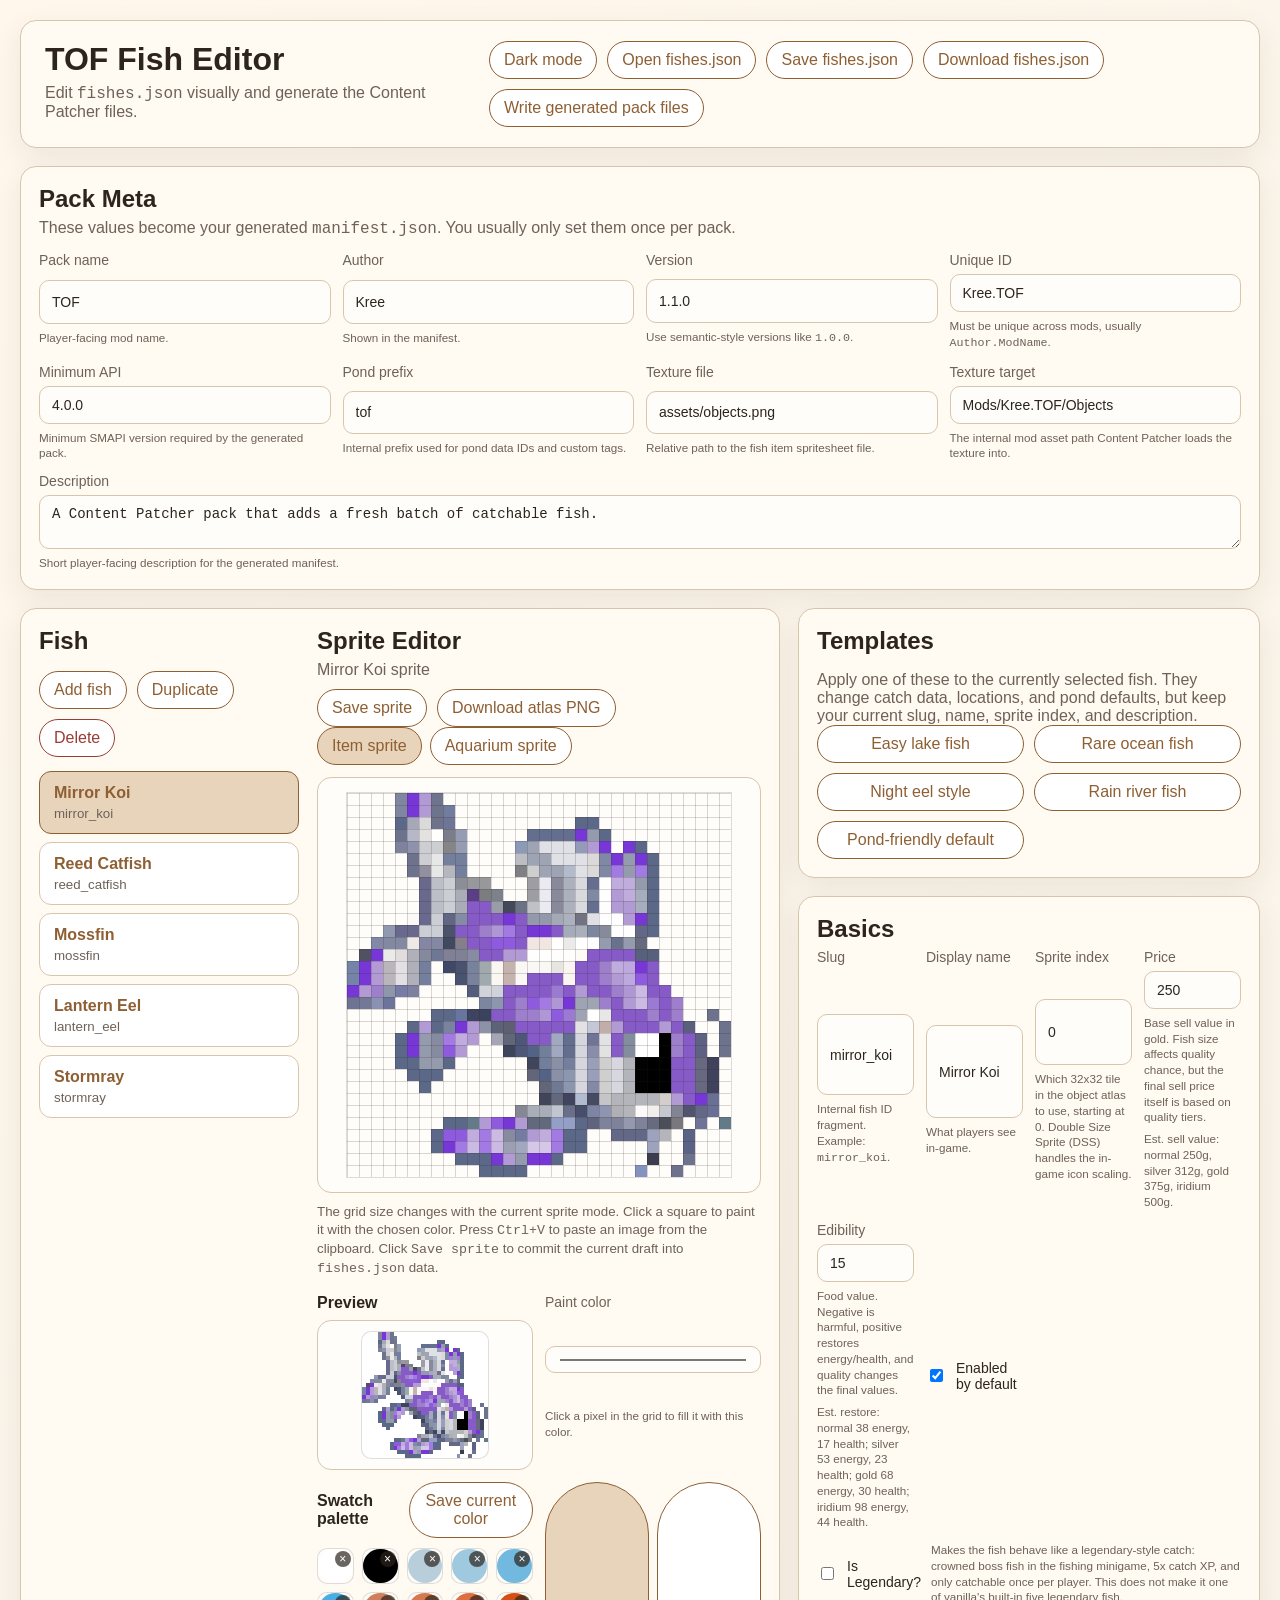
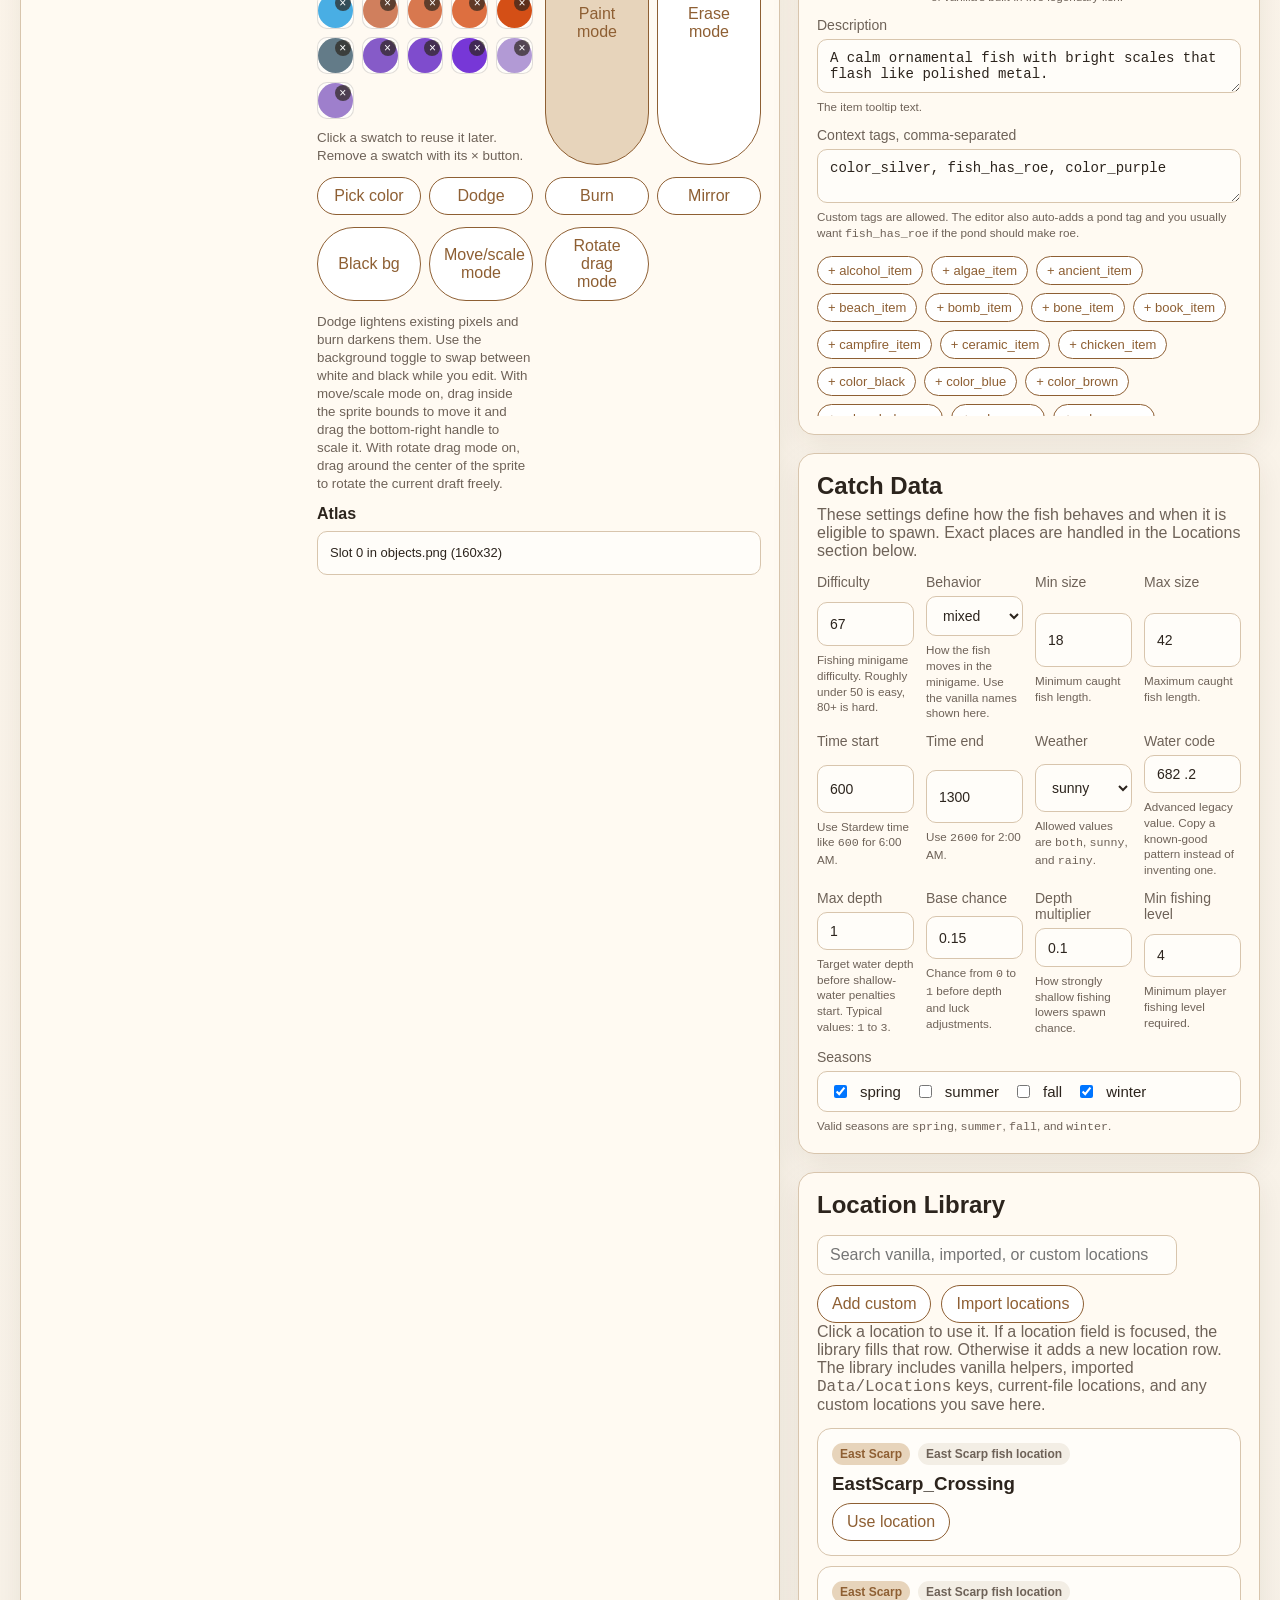
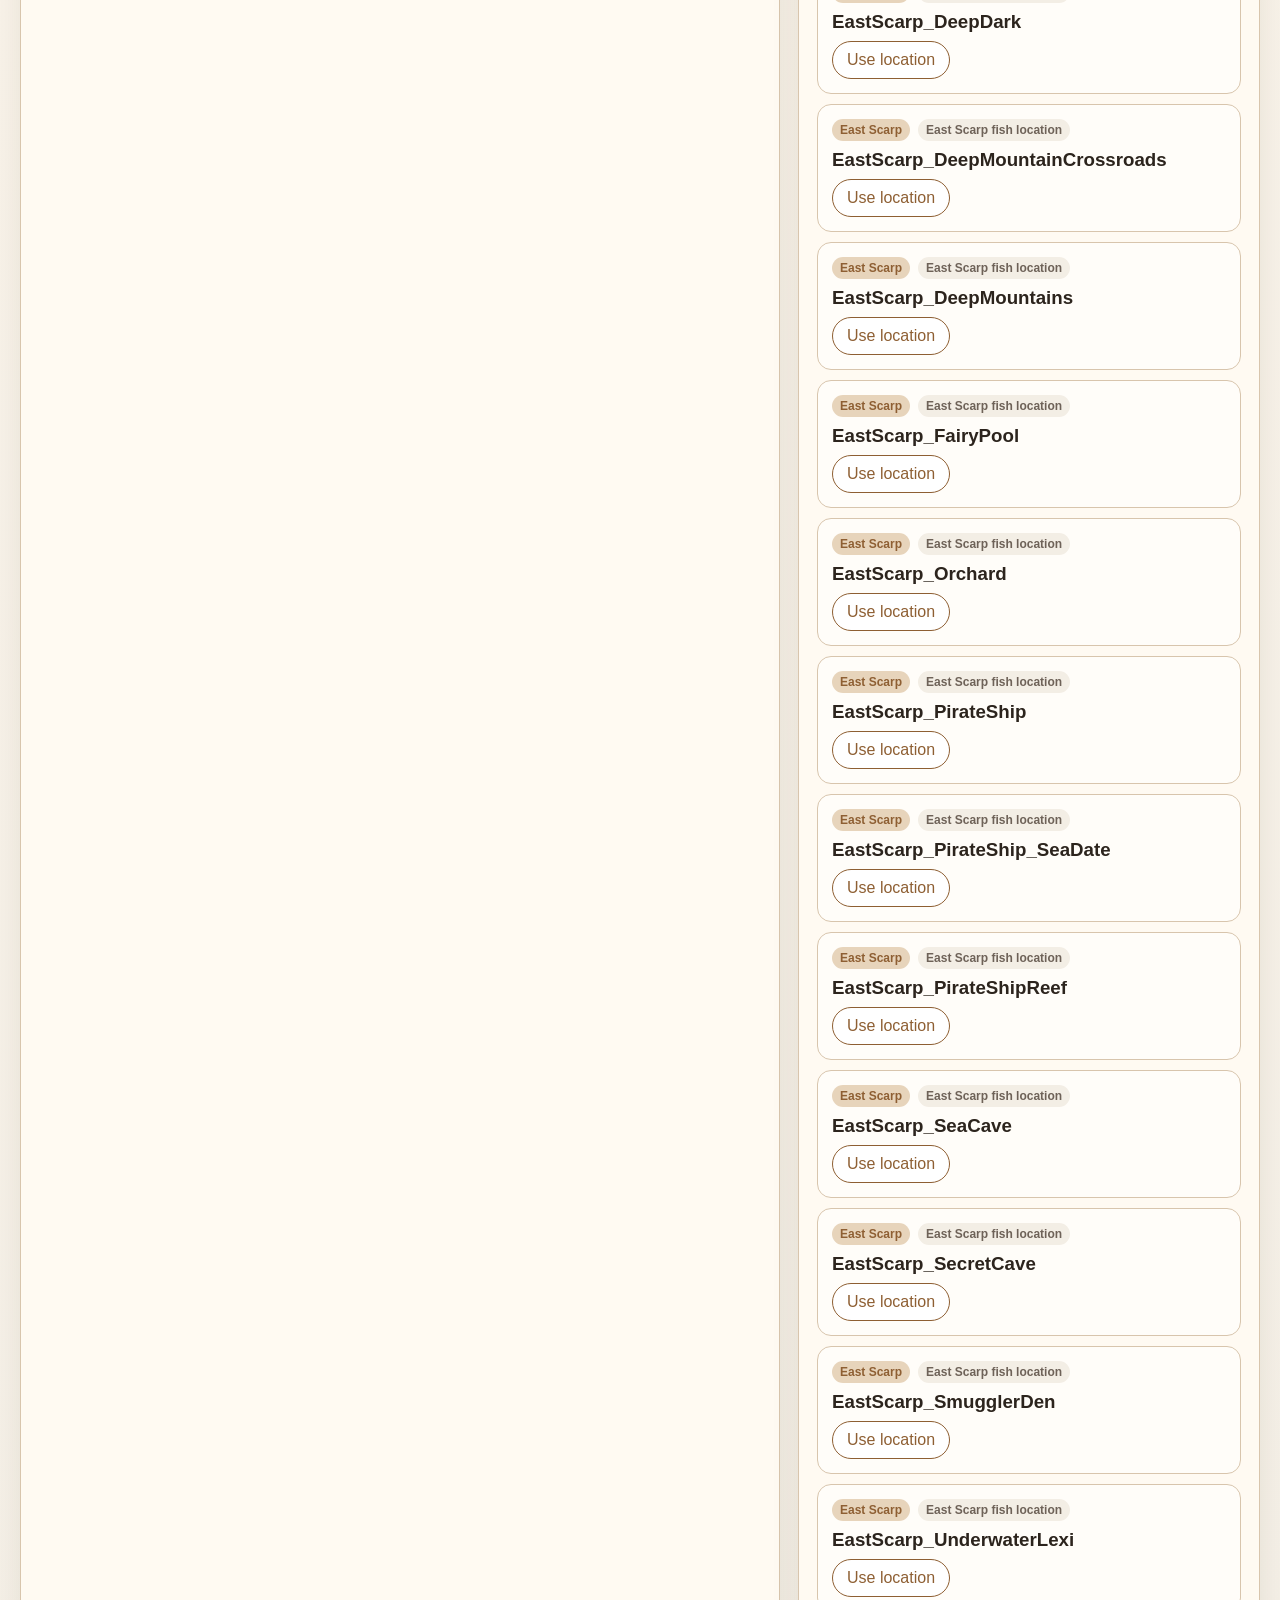
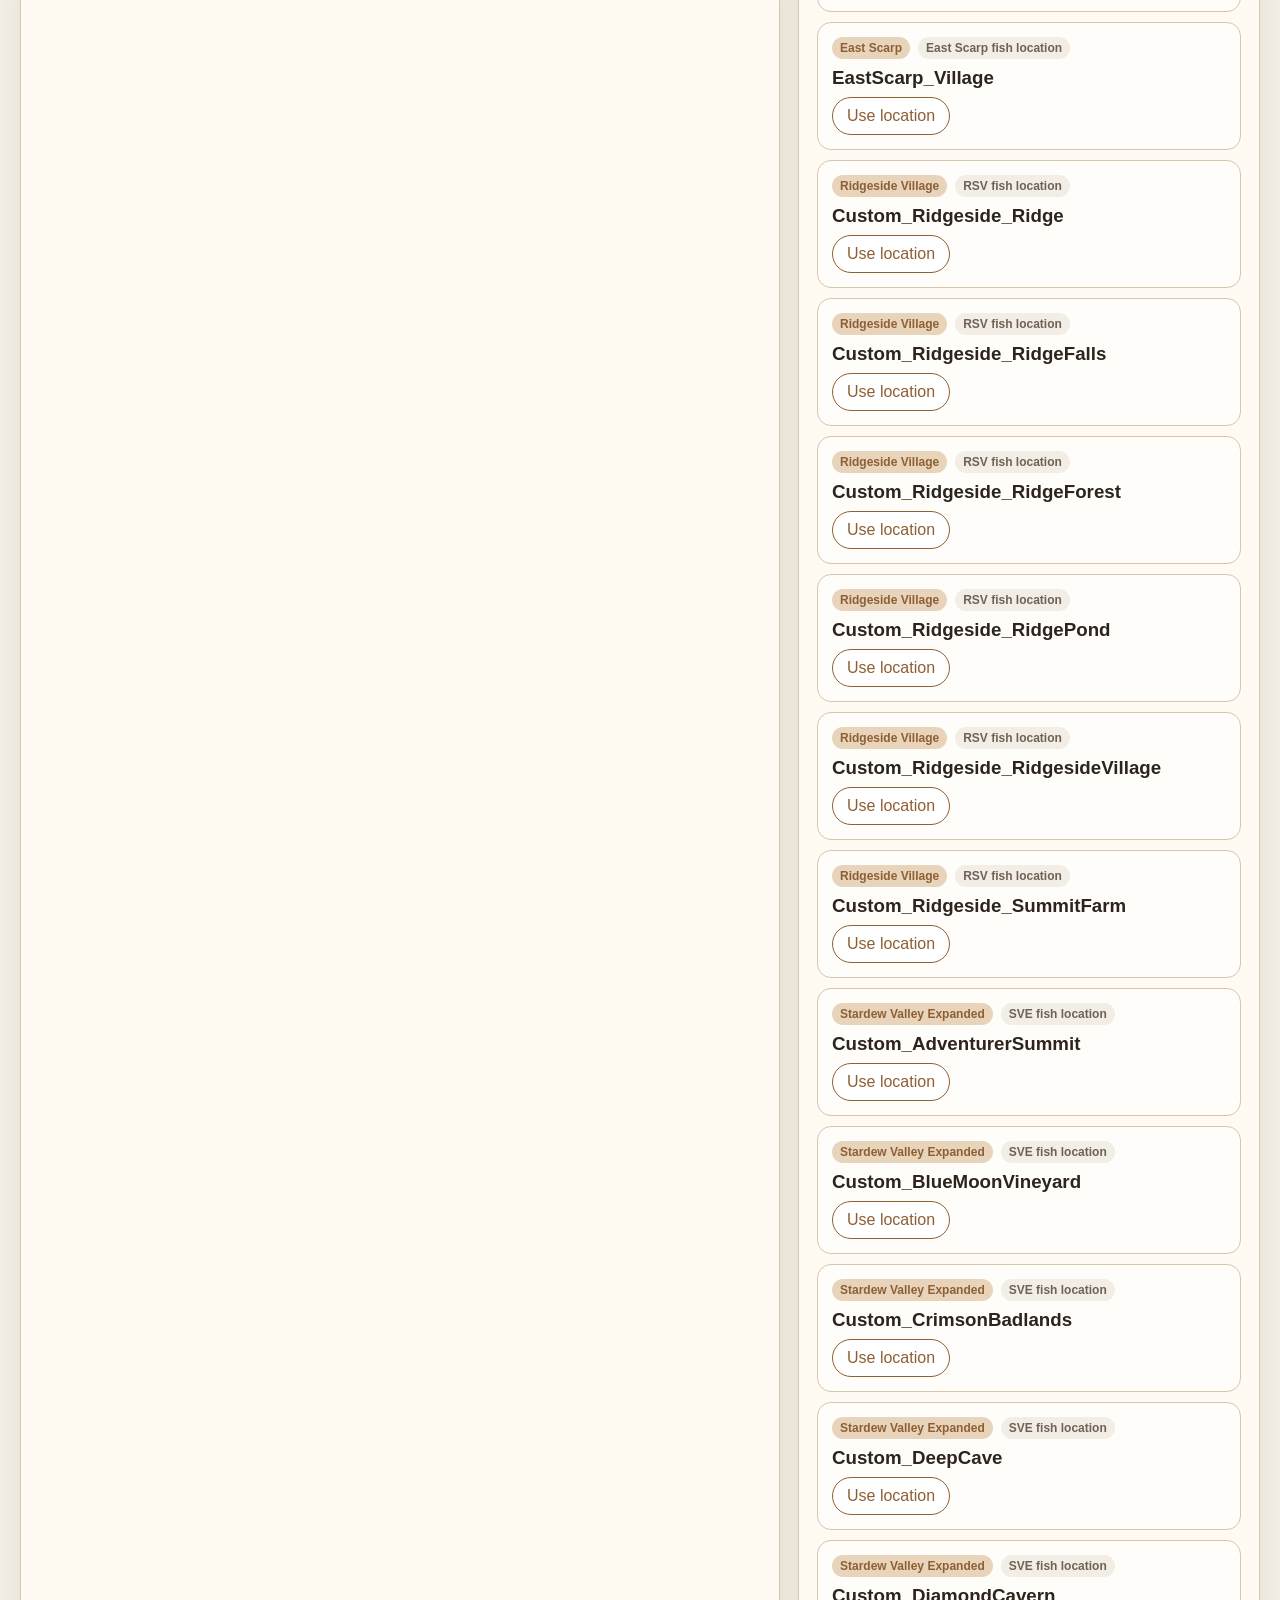
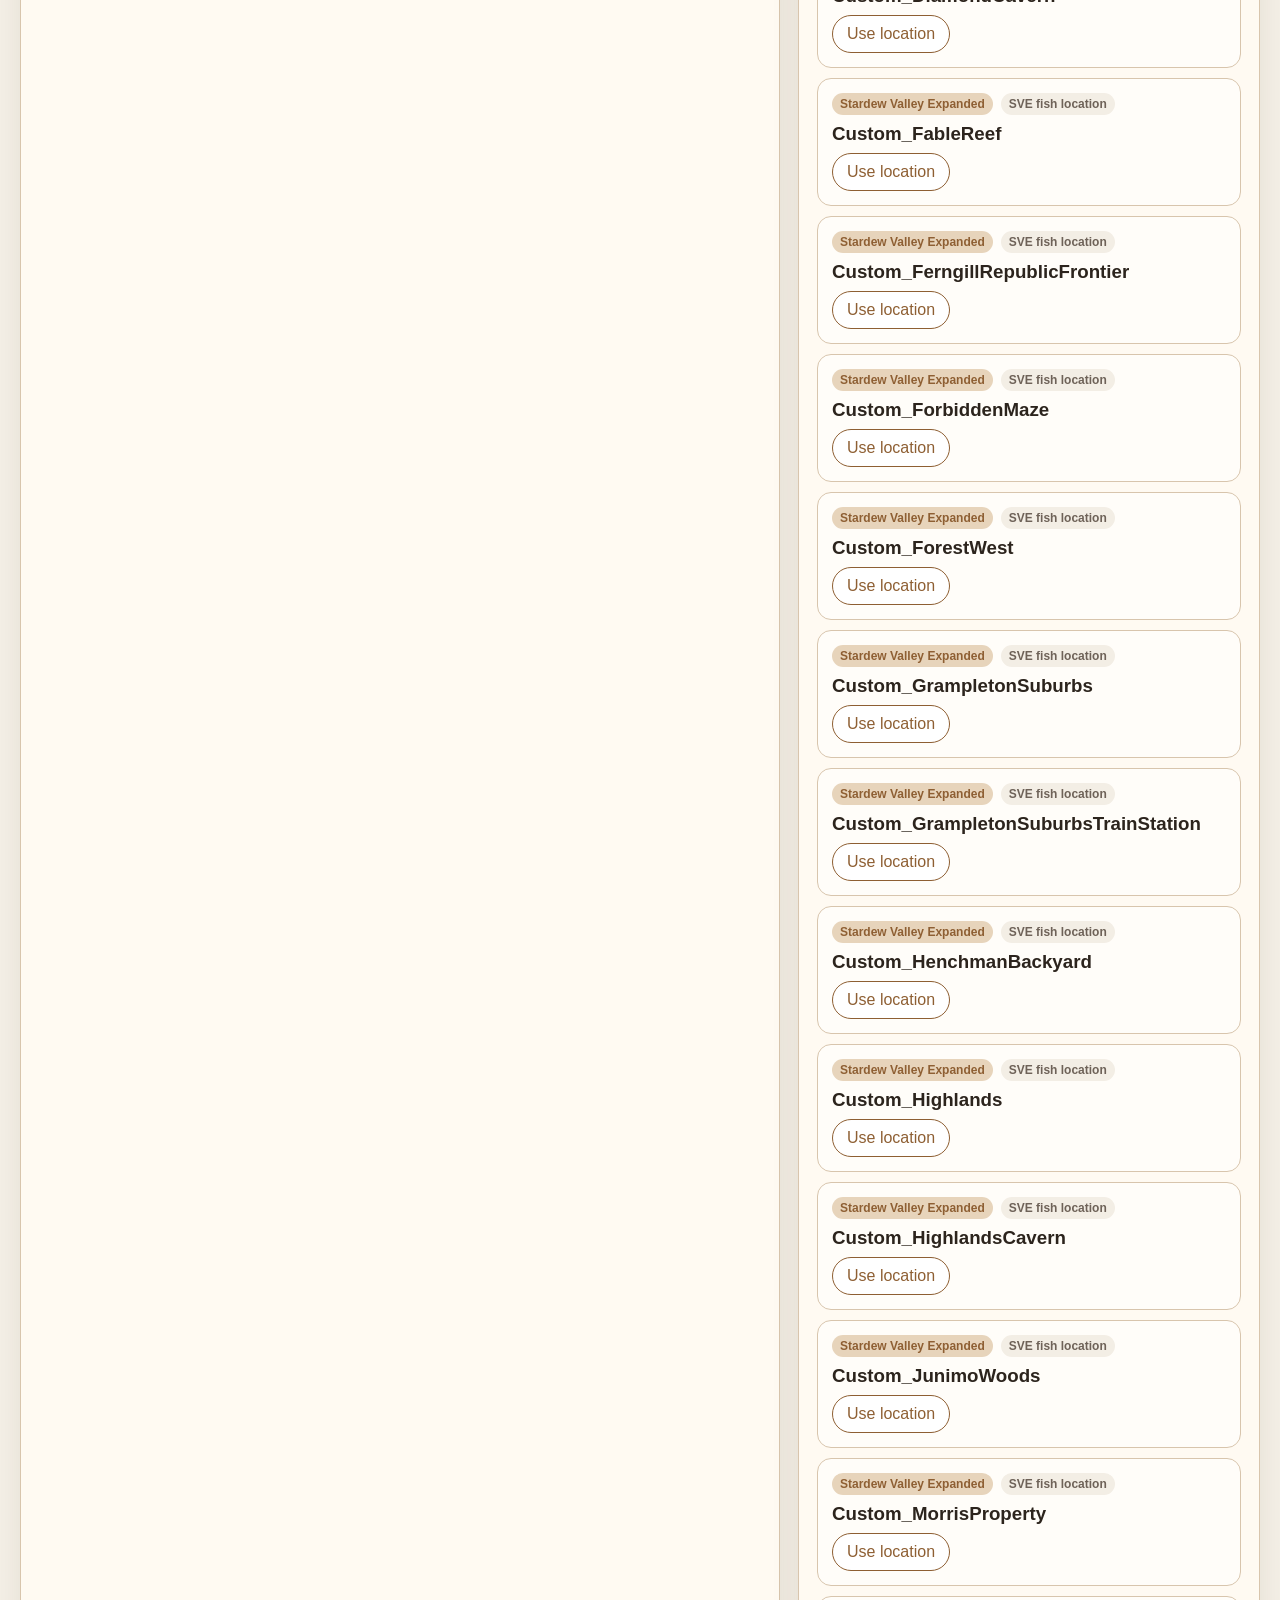
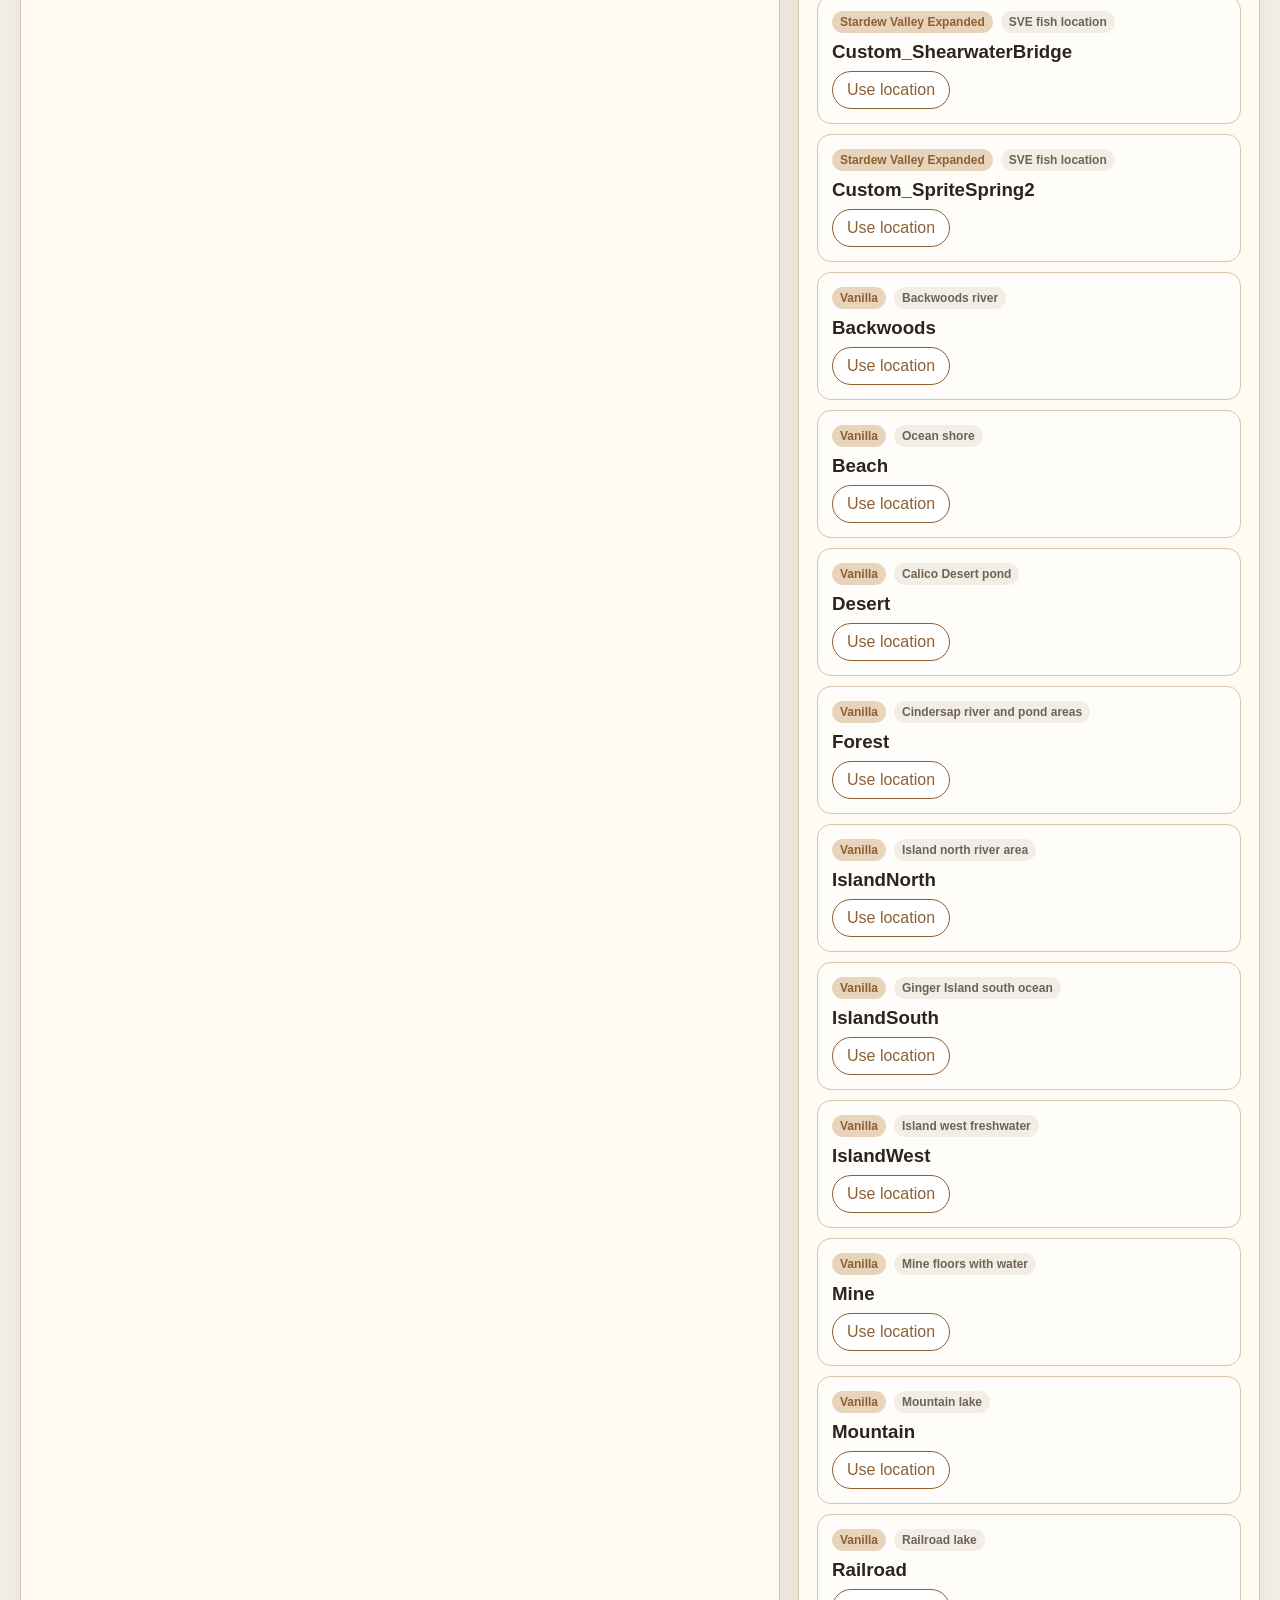
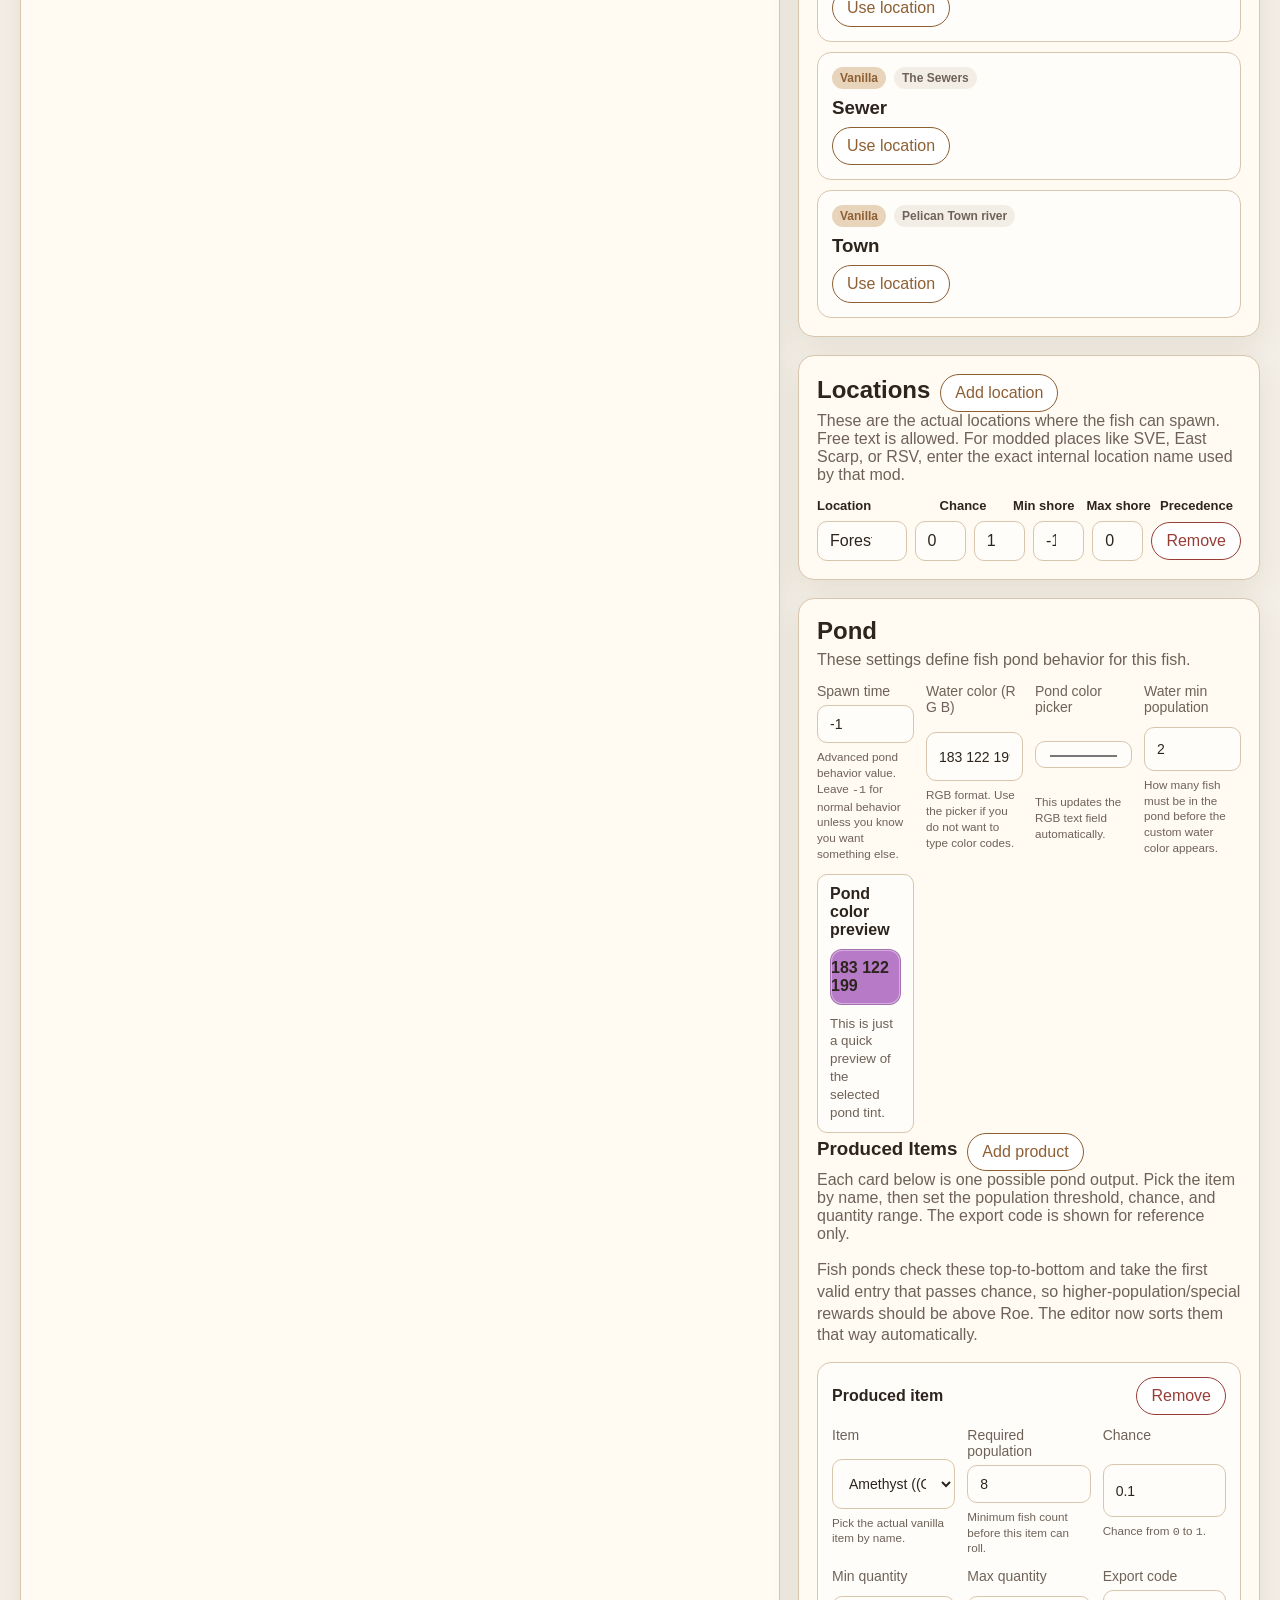
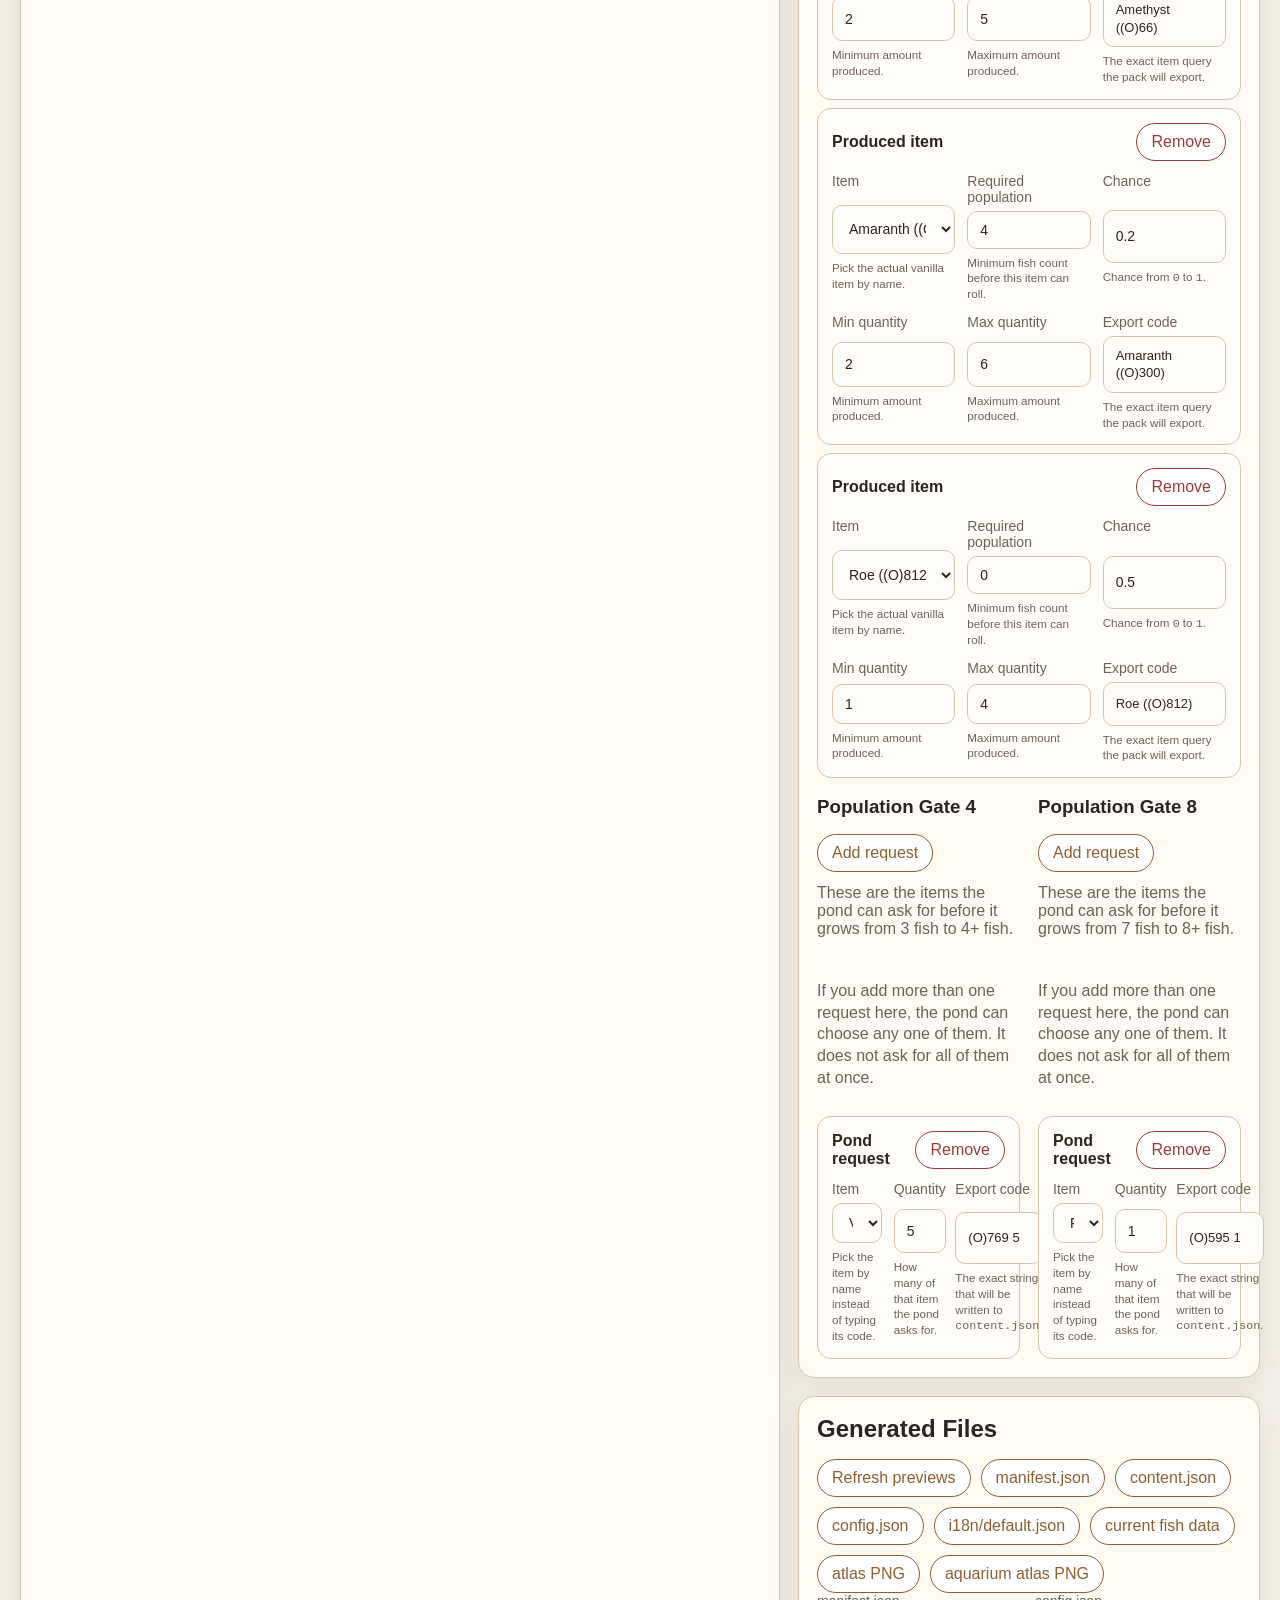
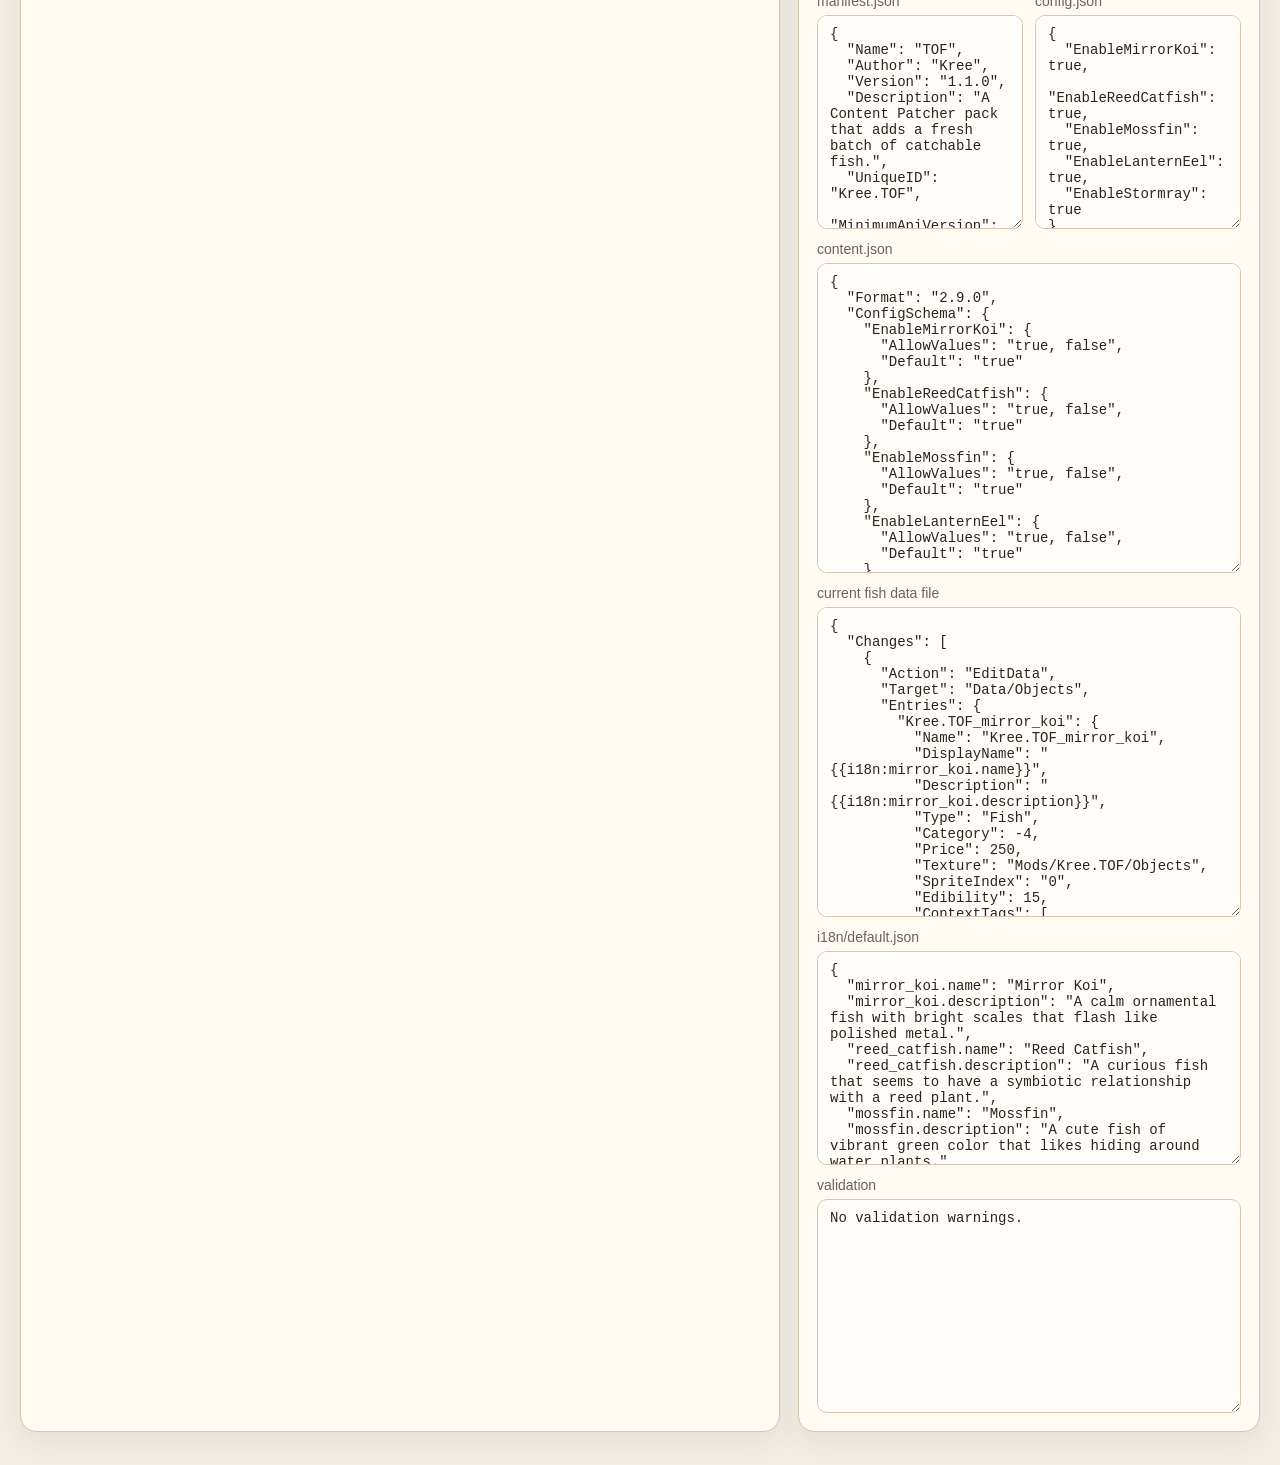
==== commit 1653480c: "Update TOF fish editor pages for 1.1.0" ====
--- a/index.html
+++ b/index.html
@@ -14,6 +14,7 @@
         <p>Edit <code>fishes.json</code> visually and generate the Content Patcher files.</p>
       </div>
       <div class="toolbar">
+        <button id="theme-toggle" type="button" aria-pressed="false">Dark mode</button>
         <button id="open-source">Open fishes.json</button>
         <button id="save-source">Save fishes.json</button>
         <button id="download-source">Download fishes.json</button>
@@ -268,9 +269,11 @@
         <section class="card">
           <div class="section-head">
             <h2>Location Library</h2>
-            <input id="locationLibrarySearch" class="library-search" type="search" placeholder="Search vanilla, SVE, East Scarp, RSV locations">
-          </div>
-          <p class="section-copy">Click a location to use it. If a location field is focused, the library fills that row. Otherwise it adds a new location row. Modded examples are included as helpers, but free text still works for anything not listed here.</p>
+            <input id="locationLibrarySearch" class="library-search" type="search" placeholder="Search vanilla, imported, or custom locations">
+            <button id="add-custom-location" type="button">Add custom</button>
+            <button id="import-location-data" type="button">Import locations</button>
+          </div>
+          <p class="section-copy">Click a location to use it. If a location field is focused, the library fills that row. Otherwise it adds a new location row. The library includes vanilla helpers, imported <code>Data/Locations</code> keys, current-file locations, and any custom locations you save here.</p>
           <div id="locationLibraryList" class="library-list"></div>
         </section>
 
--- a/styles.css
+++ b/styles.css
@@ -1,6 +1,9 @@
 :root {
   --bg: #f4efe6;
   --card: #fffaf2;
+  --field: #fffdf9;
+  --button-bg: #fff;
+  --button-hover: #f8efe4;
   --ink: #2c241d;
   --muted: #6e6258;
   --accent: #8e5f33;
@@ -13,6 +16,21 @@
   --sans: "Segoe UI", "Trebuchet MS", sans-serif;
 }
 
+body[data-theme="dark"] {
+  --bg: #12100e;
+  --card: #1d1814;
+  --field: #16120f;
+  --button-bg: #241d18;
+  --button-hover: #33271f;
+  --ink: #f3e5d2;
+  --muted: #b7a795;
+  --accent: #e7ad6f;
+  --accent-soft: #3b2b1f;
+  --danger: #ff8f86;
+  --line: #4a3829;
+  --shadow: 0 14px 34px rgba(0, 0, 0, 0.35);
+}
+
 * {
   box-sizing: border-box;
 }
@@ -26,6 +44,12 @@
   font-family: var(--sans);
 }
 
+body[data-theme="dark"] {
+  background:
+    radial-gradient(circle at top left, #2a211b 0, #151210 40%),
+    linear-gradient(180deg, #1d1814 0, #100d0b 100%);
+}
+
 button,
 input,
 textarea,
@@ -33,6 +57,10 @@
   font: inherit;
 }
 
+body[data-theme="dark"] input[type="color"] {
+  color-scheme: dark;
+}
+
 .shell {
   max-width: 1800px;
   margin: 0 auto;
@@ -121,7 +149,7 @@
 .fish-item {
   width: 100%;
   text-align: left;
-  background: #fff;
+  background: var(--button-bg);
   border: 1px solid var(--line);
   border-radius: 12px;
   padding: 12px 14px;
@@ -168,7 +196,7 @@
   border: 1px solid var(--line);
   border-radius: 10px;
   padding: 10px 12px;
-  background: #fffdf9;
+  background: var(--field);
   color: var(--ink);
 }
 
@@ -179,7 +207,7 @@
 
 button {
   border: 1px solid var(--accent);
-  background: #fff;
+  background: var(--button-bg);
   color: var(--accent);
   border-radius: 999px;
   padding: 9px 14px;
@@ -187,7 +215,12 @@
 }
 
 button:hover {
-  background: #f8efe4;
+  background: var(--button-hover);
+}
+
+button.active,
+button[aria-pressed="true"] {
+  background: var(--accent-soft);
 }
 
 button.danger {
@@ -242,7 +275,7 @@
   padding: 10px 12px;
   border: 1px solid var(--line);
   border-radius: 10px;
-  background: #fffdf9;
+  background: var(--field);
 }
 
 .output-grid {
@@ -262,7 +295,7 @@
   padding: 10px 12px;
   border: 1px solid var(--line);
   border-radius: 10px;
-  background: #fffdf9;
+  background: var(--field);
 }
 
 .color-preview-card strong {
@@ -308,12 +341,18 @@
   padding: 14px;
   border: 1px solid var(--line);
   border-radius: 14px;
-  background: #fffdf9;
+  background: var(--field);
 }
 
 .library-item h3,
 .library-item p {
   margin: 0;
+}
+
+.library-actions {
+  display: flex;
+  gap: 8px;
+  flex-wrap: wrap;
 }
 
 .library-meta {
@@ -343,7 +382,7 @@
   padding: 10px 12px;
   border: 1px solid var(--line);
   border-radius: 10px;
-  background: #fffdf9;
+  background: var(--field);
   color: var(--ink);
   font-size: 13px;
   line-height: 1.35;
@@ -365,7 +404,7 @@
   padding: 8px 10px;
   border: 1px solid var(--line);
   border-radius: 10px;
-  background: #fffdf9;
+  background: var(--field);
   color: var(--ink);
   font-size: 13px;
 }
@@ -380,7 +419,7 @@
   padding: 14px;
   border: 1px solid var(--line);
   border-radius: 14px;
-  background: #fffdf9;
+  background: var(--field);
 }
 
 .product-card-head {
@@ -418,7 +457,7 @@
   padding: 14px;
   border: 1px solid var(--line);
   border-radius: 14px;
-  background: #fffdf9;
+  background: var(--field);
 }
 
 .gate-card-head {
@@ -463,7 +502,7 @@
   place-items: center;
   border: 1px solid var(--line);
   border-radius: 14px;
-  background: #fffdf9;
+  background: var(--field);
 }
 
 .sprite-frame {
@@ -478,7 +517,7 @@
   box-sizing: content-box;
   border: 1px solid rgba(44, 36, 29, 0.15);
   border-radius: 0;
-  background: #fffdf9;
+  background: var(--field);
   cursor: crosshair;
   touch-action: none;
   user-select: none;
@@ -538,7 +577,7 @@
   border: 1px solid rgba(44, 36, 29, 0.15);
   border-radius: 10px;
   overflow: hidden;
-  background: #fffdf9;
+  background: var(--field);
 }
 
 .sprite-swatch-button {
@@ -614,7 +653,7 @@
   padding: 12px;
   border: 1px solid var(--line);
   border-radius: 14px;
-  background: #fffdf9;
+  background: var(--field);
 }
 
 .section-head.compact {
@@ -648,7 +687,7 @@
 .aquarium-frame-thumb {
   display: block;
   image-rendering: pixelated;
-  background: #fff;
+  background: var(--button-bg);
   border: 1px solid rgba(44, 36, 29, 0.15);
   border-radius: 8px;
 }
